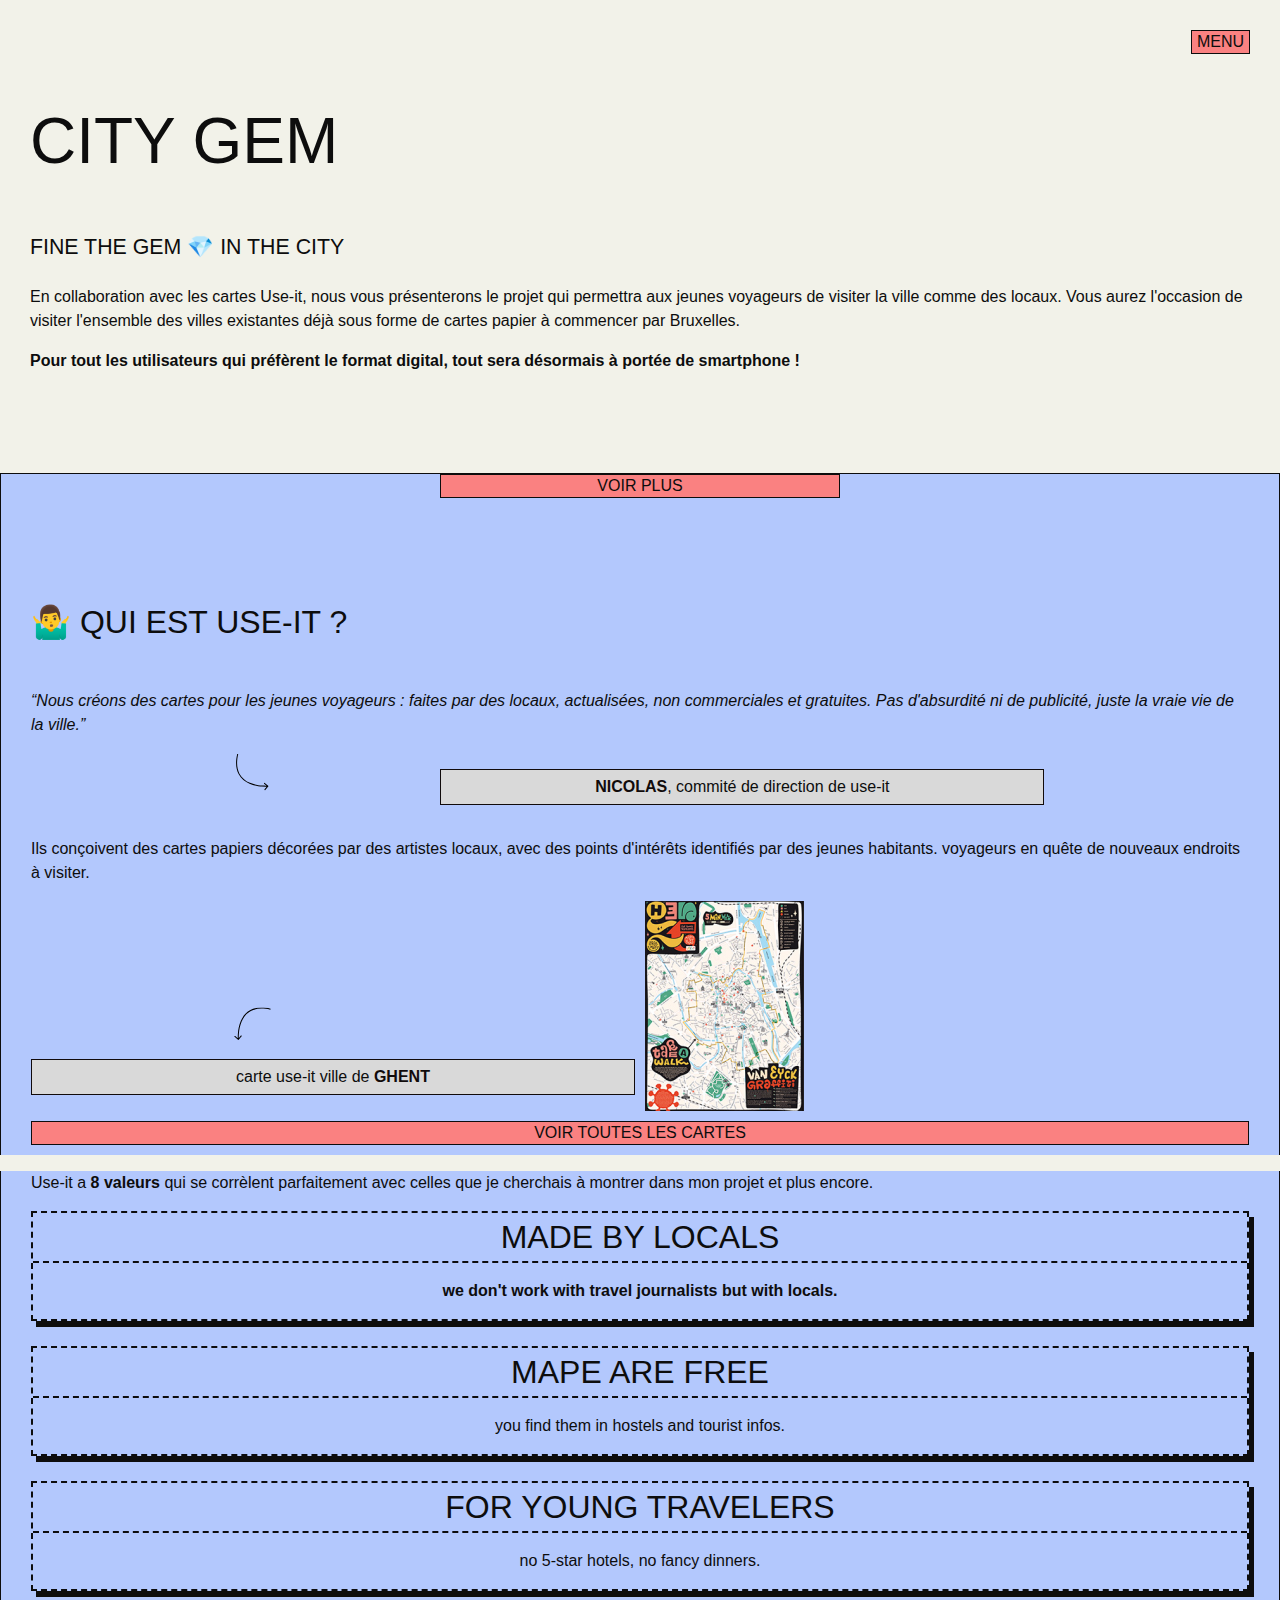
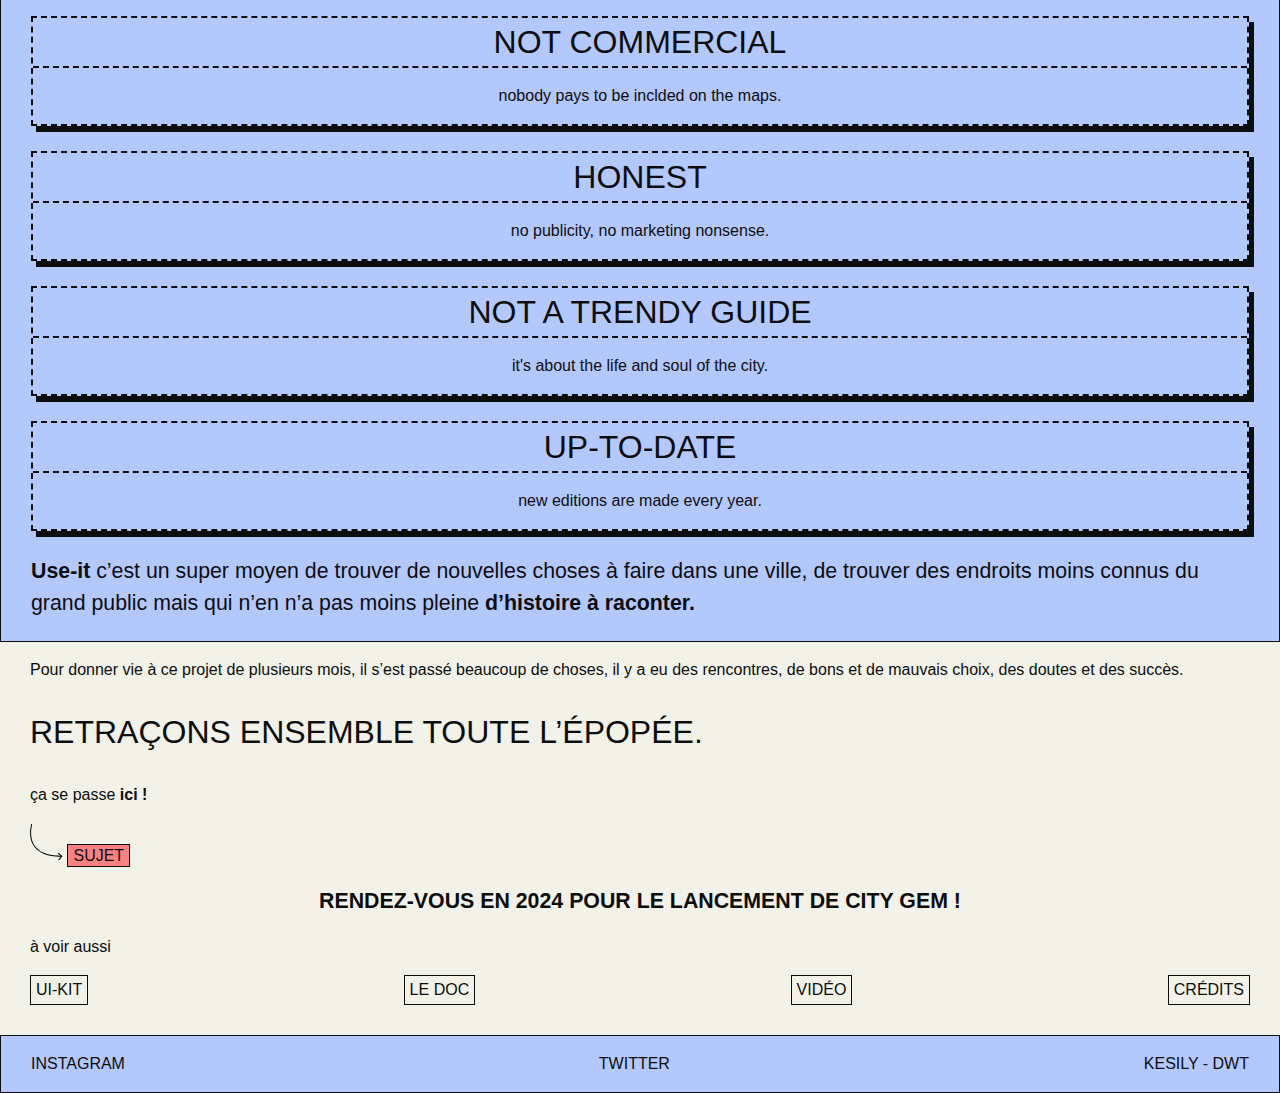
==== src/index.html @ 91d4cd21 "deuxieme comit" ====
<!DOCTYPE html>
<html>
<head>
  <title>DWMA project</title>
  <meta charset="UTF-8" />
  <meta http-equiv="X-UA-Compatible" content="IE=edge">

  <meta name="description" content="">
  <!-- Meta Partage -->
  <!-- Favicon -->
  <meta name="viewport" content="width=device-width, initial-scale=1">

  <link rel="stylesheet" href="styles/app.css">

  <script src="scripts/app.js" defer></script>
</head>
<body>
  <header>
    <button class="menu__burger">menu</button>
      <ul class="menu__list">
         <li> <svg class="cross" xmlns="http://www.w3.org/2000/svg" width="25" height="25" fill="none"><path stroke="#000" d="M0-.5h32.684" transform="matrix(.7037 .7105 -.7037 .7105 1 1)"/><path stroke="#000" d="M0-.5h32.684" transform="matrix(.7037 -.7105 .7037 .7105 1 24.222)"/></svg></li>
        <li class="menu__el">
          <a href="index.html">home</a>
        </li>
        <li class="menu__el">
          <a href="sujet.html">sujet</a>
        </li>
        <li class="menu__el">
          <a href="rencontres.html">rencontres</a>
        </li>
        <li class="menu__el">
          <a href="interet.html">interet</a>
        </li>
        <li class="menu__el">
          <a href="fonctional.html">fonctionalitées</a>
        </li>
        <li class="menu__el">
          <a href="defis.html">défis</a>
        </li>
      </ul>
  </header>    
  <main>
      <section class="section--Home">
          <h1>City Gem</h1>
          <p class="sous-titre">fine the <span class="bold">gem</span> 💎 in the <span class="bold">city</span></p>
          <p class="para--Light">En collaboration avec les cartes Use-it, nous vous présenterons le projet qui permettra aux jeunes voyageurs de visiter la ville comme des locaux. Vous aurez l'occasion de visiter l'ensemble des villes existantes déjà sous forme de cartes papier à commencer par Bruxelles. </p>
          <p class="para--medium">Pour tout les utilisateurs qui préfèrent le format digital, tout sera désormais à portée de smartphone !</p>
      </section>
      
      <section class="section--VoirPlus">
          <button class="voirPlus">voir plus</button>
          <h2>🤷‍♂️ qui est use-it ?</h2>
          <p class="citation">“Nous créons des cartes pour les jeunes voyageurs : faites par des locaux, actualisées, non commerciales et gratuites. Pas d'absurdité ni de publicité, juste la vraie vie de la ville.”</p>
          <svg xmlns="http://www.w3.org/2000/svg" width="33" height="38" fill="none"><path fill="#000" d="M32.17 32.801a.5.5 0 0 1 .056.705l-2.925 3.42a.5.5 0 1 1-.76-.65l2.6-3.04-3.04-2.6a.5.5 0 1 1 .65-.76l3.42 2.925ZM2.19 1.111C.197 9.822 1.082 16.1 3.46 20.632c2.381 4.535 6.294 7.392 10.494 9.187 4.202 1.795 8.665 2.514 12.09 2.781 1.71.134 3.154.155 4.17.142a33.744 33.744 0 0 0 1.569-.056l.019-.002a.05.05 0 0 1 .004 0l.04.498.038.499h-.008l-.023.002-.085.006-.325.018c-.283.013-.696.028-1.216.035a47.635 47.635 0 0 1-4.261-.145c-3.485-.272-8.066-1.005-12.405-2.859-4.343-1.855-8.468-4.845-10.986-9.641C.057 16.298-.815 9.762 1.215.888l.975.224Z"/></svg>
          <p class="gris"><a class="lien text--bold" href="">Nicolas</a>, commité de direction de use-it</p>
          <p>Ils conçoivent des cartes papiers décorées par des artistes locaux, avec des points d'intérêts identifiés par des jeunes habitants. voyageurs en quête de nouveaux endroits à visiter.</p>
          <img  src="assets/images/carteGhent.png" alt="carte use-it de la ville de ghent en belgique">
          <svg class="fleche" xmlns="http://www.w3.org/2000/svg" width="33" height="38" fill="none"><path fill="#000" d="M32.17 32.801a.5.5 0 0 1 .056.705l-2.925 3.42a.5.5 0 1 1-.76-.65l2.6-3.04-3.04-2.6a.5.5 0 1 1 .65-.76l3.42 2.925ZM2.19 1.111C.197 9.822 1.082 16.1 3.46 20.632c2.381 4.535 6.294 7.392 10.494 9.187 4.202 1.795 8.665 2.514 12.09 2.781 1.71.134 3.154.155 4.17.142a33.744 33.744 0 0 0 1.569-.056l.019-.002a.05.05 0 0 1 .004 0l.04.498.038.499h-.008l-.023.002-.085.006-.325.018c-.283.013-.696.028-1.216.035a47.635 47.635 0 0 1-4.261-.145c-3.485-.272-8.066-1.005-12.405-2.859-4.343-1.855-8.468-4.845-10.986-9.641C.057 16.298-.815 9.762 1.215.888l.975.224Z"/></svg>
          <p class="gris">carte use-it ville de  <a class="lien text--bold" href="">ghent</a></p>
          <button>voir toutes les cartes</button>
      </section>

      <section class="section--Valeur">
          <p class="para--Light">Use-it a <span class="text--bold">8 valeurs</span> qui se corrèlent parfaitement avec celles que je cherchais à montrer dans mon projet et plus encore.</p>
          <div class="valeurs">
              <p class="valTitre">made by locals</p>
              <p class="text--bold">we don't work with travel journalists but with locals.</p>
          </div>
          <div class="valeurs">
              <p class="valTitre">mape are free</p>
              <p>you find them in hostels and tourist infos.</p>
          </div>
          <div class="valeurs">
              <p class="valTitre">for young travelers</p>
              <p>no 5-star hotels, no fancy dinners.</p>
          </div>
          <div class="valeurs">
              <p class="valTitre">not commercial</p>
              <p>nobody pays to be inclded on the maps.</p>
          </div>
          <div class="valeurs">
              <p class="valTitre">honest</p>
              <p>no publicity, no marketing nonsense.</p>
          </div>
          <div class="valeurs">
              <p class="valTitre">not a trendy guide</p>
              <p>it's about the life and soul of the city.</p>
          </div>
          <div class="valeurs">
              <p class="valTitre">up-to-date</p>
              <p>new editions are made every year.</p>
          </div>

      <p class="para--light para--high"><span class="text--bold">Use-it</span> c’est un super moyen de trouver de nouvelles choses à faire dans une ville, de trouver des endroits moins connus du grand public mais qui n’en n’a pas moins pleine <span class="text--bold">d’histoire à raconter.</span></p>
      </section>

      <section class="section--Navfin">
          <p>Pour donner vie à ce projet de plusieurs mois, il s’est passé beaucoup de choses, il y a eu des rencontres, de bons et de mauvais choix, des doutes et des succès.</p>
          <H2>retraçons ensemble toute l’épopée.</H2>
          <p>ça se passe <span class="text--bold">ici !</span></p>
          <svg xmlns="http://www.w3.org/2000/svg" width="33" height="38" fill="none"><path fill="#000" d="M32.17 32.801a.5.5 0 0 1 .056.705l-2.925 3.42a.5.5 0 1 1-.76-.65l2.6-3.04-3.04-2.6a.5.5 0 1 1 .65-.76l3.42 2.925ZM2.19 1.111C.197 9.822 1.082 16.1 3.46 20.632c2.381 4.535 6.294 7.392 10.494 9.187 4.202 1.795 8.665 2.514 12.09 2.781 1.71.134 3.154.155 4.17.142a33.744 33.744 0 0 0 1.569-.056l.019-.002a.05.05 0 0 1 .004 0l.04.498.038.499h-.008l-.023.002-.085.006-.325.018c-.283.013-.696.028-1.216.035a47.635 47.635 0 0 1-4.261-.145c-3.485-.272-8.066-1.005-12.405-2.859-4.343-1.855-8.468-4.845-10.986-9.641C.057 16.298-.815 9.762 1.215.888l.975.224Z"/></svg>
          <a class="next" href="sujet.html">sujet</a>
          <h2 class="text--bold text--center para--high">Rendez-vous en 2024 pour le lancement de City Gem !</h2>

          <p>à voir aussi</p>
         <ul class="nav__second">
         <li class="seconde--el"> <a href="ui-kit.html">ui-kit</a></li>
         <li class="seconde--el"><a href="https://docs.google.com/document/d/1ExF9j8q8ITRXWrFVu-lrYjmEqlDSK6nH87Bomwcq0no/edit?usp=sharing">Le doc</a></li>
         <li class="seconde--el"><a href="">vidéo</a></li>
         <li class="seconde--el"> <a href="credits.html">crédits</a></li>
        </ul>
           </section>
  </main>
  <footer>
      <ul class="containerFooter__menu">
        <li class="reseaux"><a href="https://www.instagram.com/kesily_dwt/">Instagram</a></li>
        <li class="reseaux"><a href="https://twitter.com/KesilyHW"> Twitter </a></li>
        <li class="reseaux"><a href="https://dwt.heaj.be/">kesily - dwt</a></li>
      </ul>
  </footer>
</body>
</html>
---- src/styles/app.css ----
body {
  font-family: "articule-cf", sans-serif;
  font-size: 16px;
  line-height: 1.5;
  color: #0D0D0D;
  background: #F2F2E9;
  width: 100%;
  margin: 0;
}
body button {
  background-color: #FA8181;
  border: solid 1px #0D0D0D;
  color: #0D0D0D;
  text-transform: uppercase;
  padding: 2px 5px 2px 5px;
  font-size: 12pt;
  font-weight: 300;
}
body .nav__second {
  display: flex;
  flex-direction: row;
  text-align: center;
  margin: 0;
  padding: 0;
  justify-content: space-between;
}
body .nav__second .seconde--el {
  background: #F2F2E9;
  font-size: 12pt;
  border: solid 1px #0D0D0D;
  padding: 2px 5px 2px 5px;
}
body ul {
  list-style: none;
}
body .next {
  background-color: #FA8181;
  border: solid 1px #0D0D0D;
  color: #0D0D0D;
  text-transform: uppercase;
  padding: 2px 5px 2px 5px;
  font-size: 12pt;
  font-weight: 300;
}
body a {
  text-decoration: none;
  color: #0D0D0D;
  text-transform: uppercase;
  font-size: 1rem;
}
body h1 {
  font-size: 4rem;
  text-transform: uppercase;
  font-weight: 300;
  font-style: normal;
}
body h2 {
  font-size: 24pt;
  text-transform: uppercase;
  font-weight: 300;
}
body .menu__list {
  padding: 0;
  border: solid 1px #0D0D0D;
  text-align: center;
  width: 280px;
  background-color: #F2F2E9;
}
body .menu__list .cross {
  margin-top: 22px;
  margin-left: 70%;
}
body .menu__list .menu__el {
  padding: 15px 0;
}
body .citation {
  font-family: articulat-cf, sans-serif;
  font-weight: 300;
  font-style: italic;
}
body .sous-titre {
  font-size: 16pt;
  text-transform: uppercase;
}
body .text--bold {
  font-weight: 700;
}
body .para--high {
  font-size: 16pt;
}
body .text--center {
  text-align: center;
}
body .lien {
  text-decoration: none;
  color: #110B0B;
  position: relative;
  height: 100%;
  width: 100%;
}
body .lien::before {
  content: "";
  text-decoration: none;
  position: absolute;
  left: 0;
  bottom: 0;
  height: 50%;
  width: 100%;
  background: #FA8181;
  z-index: -2;
  transition: 0.2s all;
}
body .lien:hover::before {
  width: 100%;
  height: 100%;
}
body .para--Light {
  font-weight: 300;
}
body .para--medium {
  font-weight: 600;
}
body .gris {
  background-color: #D9D9D9;
  border: #110B0B solid 1px;
  padding: 5px;
  text-align: center;
}
body .section--VoirPlus {
  background-color: #B3C8FD;
  border: #0D0D0D 1px solid;
  border-bottom: none;
  margin: 0;
}
body .fleche {
  rotate: 90deg;
}
body .section--Valeur {
  background-color: #B3C8FD;
  border: #0D0D0D 1px solid;
  border-top: none;
  margin: 0;
}
body .section--Valeur .valeurs {
  border: dashed 1px #0D0D0D;
  background-color: #B3C8FD;
  border-width: 2px;
  margin: 0 0px 25px 0px;
  text-align: center;
  box-shadow: 5px 6px 0px 0px #0D0D0D;
}
body .section--Valeur .valeurs .valTitre {
  font-size: 24pt;
  text-transform: uppercase;
  border-bottom: dashed 1px #0D0D0D;
  border-width: 2px;
  margin: 0;
}
body footer {
  background-color: #B3C8FD;
  border: #0D0D0D 1px solid;
}

header {
  height: 50px;
}
header .menu__burger {
  position: fixed;
  right: 30px;
  top: 30px;
}
header .menu__list {
  position: fixed;
  right: -300px;
  top: 80px;
  opacity: 0;
  transition: all 0.5s cubic-bezier(0.85, 0, 0.15, 1);
  z-index: 9;
}
header .menu--open {
  opacity: 1;
  right: 30px;
}

.section--Home {
  margin-left: 30px;
  margin-right: 30px;
  margin-bottom: 100px;
}

.section--VoirPlus {
  display: grid;
  grid-template-columns: repeat(6, 1fr);
  padding-left: 30px;
  padding-right: 30px;
  -moz-column-gap: 10px;
       column-gap: 10px;
}

.section--VoirPlus *:nth-child(1) {
  grid-column: 3/span 2;
}

.section--VoirPlus *:nth-child(2) {
  grid-column: 1/span 6;
  margin-top: 100px;
}

.section--VoirPlus *:nth-child(3) {
  grid-column: 1/span 6;
}

.section--VoirPlus *:nth-child(4) {
  grid-column: 2;
}

.section--VoirPlus *:nth-child(5) {
  grid-column: 3/span 3;
}

.section--VoirPlus *:nth-child(6) {
  grid-column: 1/span 6;
}

.section--VoirPlus *:nth-child(7) {
  grid-column: 4/span 3;
  grid-row: span 3;
}

.section--VoirPlus *:nth-child(8) {
  grid-column: 2;
}

.section--VoirPlus *:nth-child(9) {
  grid-column: 1/span 3;
}

.section--VoirPlus *:nth-child(10) {
  grid-column: 1/span 6;
  margin: 10px 0;
}

.section--Valeur {
  padding: 0 30px;
}

.section--Navfin {
  padding-left: 30px;
  padding-right: 30px;
  margin-bottom: 30px;
}

footer {
  margin: 0;
}
footer .containerFooter__menu {
  display: flex;
  flex-direction: row;
  justify-content: space-between;
  padding: 0 30px;
}/*# sourceMappingURL=app.css.map */
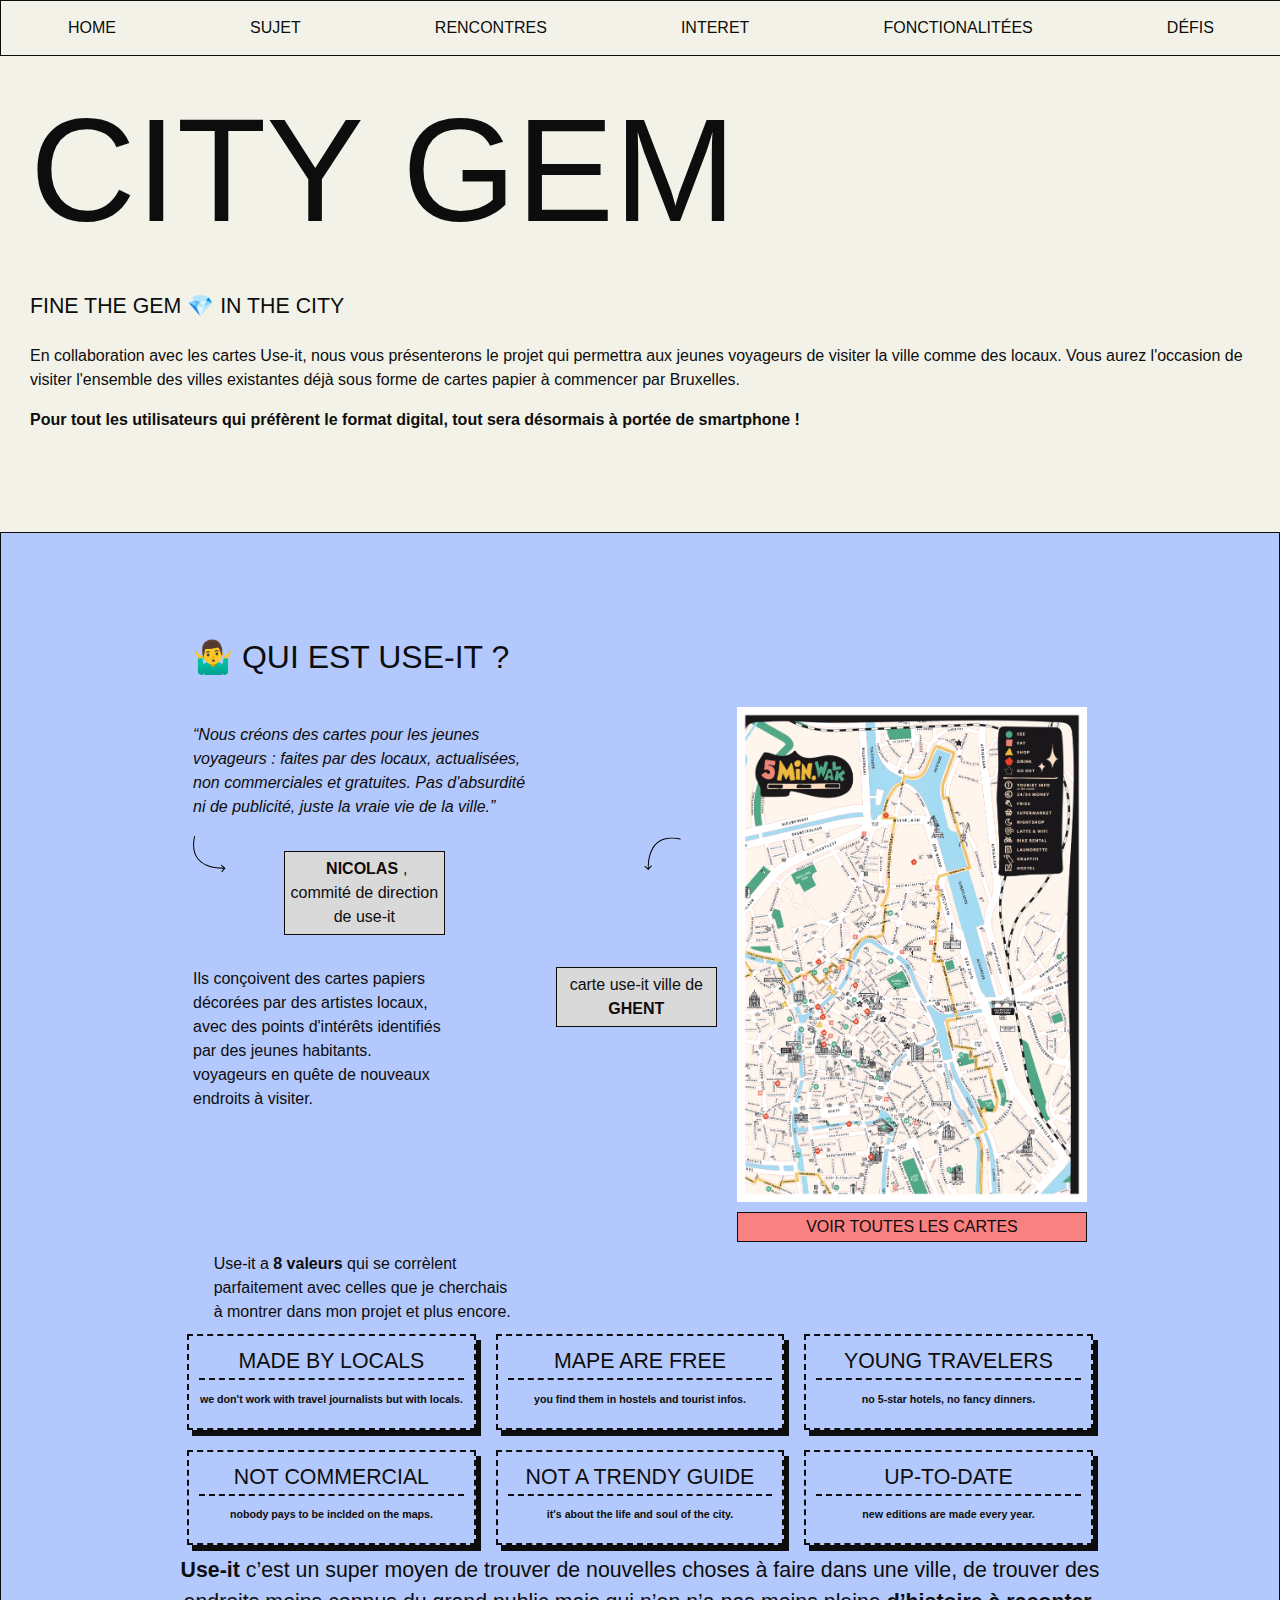
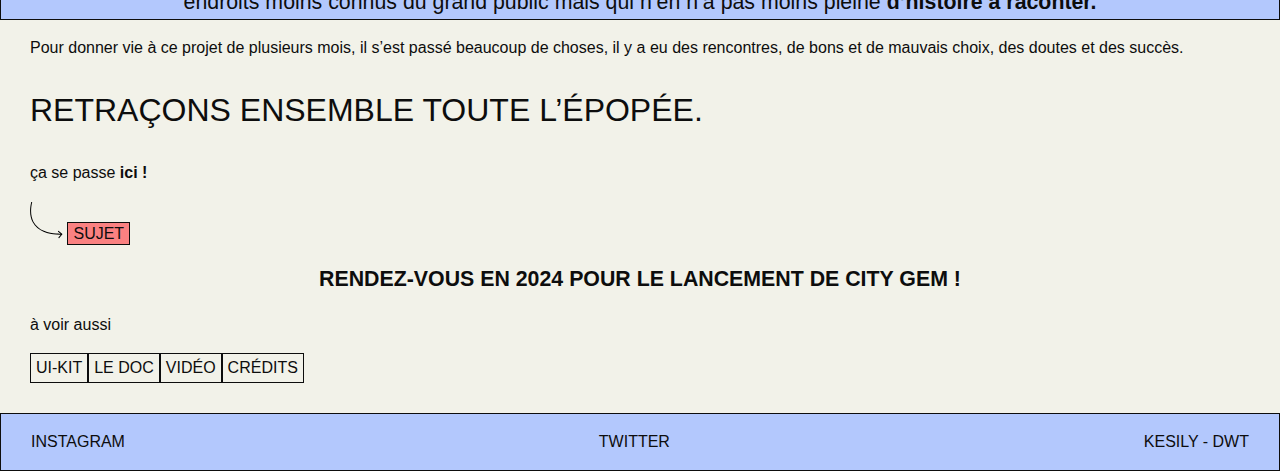
==== commit 580feb0d: "new commit" ====
--- a/src/index.html
+++ b/src/index.html
@@ -18,8 +18,7 @@
   <header>
     <button class="menu__burger">menu</button>
       <ul class="menu__list">
-         <li> <svg class="cross" xmlns="http://www.w3.org/2000/svg" width="25" height="25" fill="none"><path stroke="#000" d="M0-.5h32.684" transform="matrix(.7037 .7105 -.7037 .7105 1 1)"/><path stroke="#000" d="M0-.5h32.684" transform="matrix(.7037 -.7105 .7037 .7105 1 24.222)"/></svg></li>
-        <li class="menu__el">
+       <li class="menu__el">
           <a href="index.html">home</a>
         </li>
         <li class="menu__el">
@@ -48,48 +47,45 @@
       </section>
       
       <section class="section--VoirPlus">
-          <button class="voirPlus">voir plus</button>
           <h2>🤷‍♂️ qui est use-it ?</h2>
           <p class="citation">“Nous créons des cartes pour les jeunes voyageurs : faites par des locaux, actualisées, non commerciales et gratuites. Pas d'absurdité ni de publicité, juste la vraie vie de la ville.”</p>
           <svg xmlns="http://www.w3.org/2000/svg" width="33" height="38" fill="none"><path fill="#000" d="M32.17 32.801a.5.5 0 0 1 .056.705l-2.925 3.42a.5.5 0 1 1-.76-.65l2.6-3.04-3.04-2.6a.5.5 0 1 1 .65-.76l3.42 2.925ZM2.19 1.111C.197 9.822 1.082 16.1 3.46 20.632c2.381 4.535 6.294 7.392 10.494 9.187 4.202 1.795 8.665 2.514 12.09 2.781 1.71.134 3.154.155 4.17.142a33.744 33.744 0 0 0 1.569-.056l.019-.002a.05.05 0 0 1 .004 0l.04.498.038.499h-.008l-.023.002-.085.006-.325.018c-.283.013-.696.028-1.216.035a47.635 47.635 0 0 1-4.261-.145c-3.485-.272-8.066-1.005-12.405-2.859-4.343-1.855-8.468-4.845-10.986-9.641C.057 16.298-.815 9.762 1.215.888l.975.224Z"/></svg>
           <p class="gris"><a class="lien text--bold" href="">Nicolas</a>, commité de direction de use-it</p>
           <p>Ils conçoivent des cartes papiers décorées par des artistes locaux, avec des points d'intérêts identifiés par des jeunes habitants. voyageurs en quête de nouveaux endroits à visiter.</p>
-          <img  src="assets/images/carteGhent.png" alt="carte use-it de la ville de ghent en belgique">
+          <img  src="assets/images/2021_ghent-1.png" alt="carte use-it de la ville de ghent en belgique">
           <svg class="fleche" xmlns="http://www.w3.org/2000/svg" width="33" height="38" fill="none"><path fill="#000" d="M32.17 32.801a.5.5 0 0 1 .056.705l-2.925 3.42a.5.5 0 1 1-.76-.65l2.6-3.04-3.04-2.6a.5.5 0 1 1 .65-.76l3.42 2.925ZM2.19 1.111C.197 9.822 1.082 16.1 3.46 20.632c2.381 4.535 6.294 7.392 10.494 9.187 4.202 1.795 8.665 2.514 12.09 2.781 1.71.134 3.154.155 4.17.142a33.744 33.744 0 0 0 1.569-.056l.019-.002a.05.05 0 0 1 .004 0l.04.498.038.499h-.008l-.023.002-.085.006-.325.018c-.283.013-.696.028-1.216.035a47.635 47.635 0 0 1-4.261-.145c-3.485-.272-8.066-1.005-12.405-2.859-4.343-1.855-8.468-4.845-10.986-9.641C.057 16.298-.815 9.762 1.215.888l.975.224Z"/></svg>
-          <p class="gris">carte use-it ville de  <a class="lien text--bold" href="">ghent</a></p>
-          <button>voir toutes les cartes</button>
+          <p class="gris">carte use-it ville de  <a class="lien text--bold" href="https://www.use-it.travel/_files/fileupload/cities/plans/2021_ghent.pdf">ghent</a></p>
+          <a class="next" href="https://www.use-it.travel/home">voir toutes les cartes</a>
       </section>
 
       <section class="section--Valeur">
           <p class="para--Light">Use-it a <span class="text--bold">8 valeurs</span> qui se corrèlent parfaitement avec celles que je cherchais à montrer dans mon projet et plus encore.</p>
+         
+         <div class="containerValeur">
           <div class="valeurs">
               <p class="valTitre">made by locals</p>
               <p class="text--bold">we don't work with travel journalists but with locals.</p>
           </div>
           <div class="valeurs">
               <p class="valTitre">mape are free</p>
-              <p>you find them in hostels and tourist infos.</p>
+              <p class="text--bold">you find them in hostels and tourist infos.</p>
           </div>
           <div class="valeurs">
-              <p class="valTitre">for young travelers</p>
-              <p>no 5-star hotels, no fancy dinners.</p>
+              <p class="valTitre">young travelers</p>
+              <p class="text--bold">no 5-star hotels, no fancy dinners.</p>
           </div>
           <div class="valeurs">
               <p class="valTitre">not commercial</p>
-              <p>nobody pays to be inclded on the maps.</p>
-          </div>
-          <div class="valeurs">
-              <p class="valTitre">honest</p>
-              <p>no publicity, no marketing nonsense.</p>
+              <p class="text--bold">nobody pays to be inclded on the maps.</p>
           </div>
           <div class="valeurs">
               <p class="valTitre">not a trendy guide</p>
-              <p>it's about the life and soul of the city.</p>
+              <p class="text--bold">it's about the life and soul of the city.</p>
           </div>
           <div class="valeurs">
               <p class="valTitre">up-to-date</p>
-              <p>new editions are made every year.</p>
-          </div>
+              <p class="text--bold">new editions are made every year.</p>
+          </div></div>
 
       <p class="para--light para--high"><span class="text--bold">Use-it</span> c’est un super moyen de trouver de nouvelles choses à faire dans une ville, de trouver des endroits moins connus du grand public mais qui n’en n’a pas moins pleine <span class="text--bold">d’histoire à raconter.</span></p>
       </section>
@@ -102,7 +98,7 @@
           <a class="next" href="sujet.html">sujet</a>
           <h2 class="text--bold text--center para--high">Rendez-vous en 2024 pour le lancement de City Gem !</h2>
 
-          <p>à voir aussi</p>
+          <p>à voir <span class="bold">aussi</span></p>
          <ul class="nav__second">
          <li class="seconde--el"> <a href="ui-kit.html">ui-kit</a></li>
          <li class="seconde--el"><a href="https://docs.google.com/document/d/1ExF9j8q8ITRXWrFVu-lrYjmEqlDSK6nH87Bomwcq0no/edit?usp=sharing">Le doc</a></li>
--- a/src/styles/app.css
+++ b/src/styles/app.css
@@ -41,6 +41,7 @@
   padding: 2px 5px 2px 5px;
   font-size: 12pt;
   font-weight: 300;
+  text-align: center;
 }
 body a {
   text-decoration: none;
@@ -65,10 +66,6 @@
   text-align: center;
   width: 280px;
   background-color: #F2F2E9;
-}
-body .menu__list .cross {
-  margin-top: 22px;
-  margin-left: 70%;
 }
 body .menu__list .menu__el {
   padding: 15px 0;
@@ -97,6 +94,7 @@
   position: relative;
   height: 100%;
   width: 100%;
+  padding: 0 5px;
 }
 body .lien::before {
   content: "";
@@ -116,6 +114,7 @@
 }
 body .para--Light {
   font-weight: 300;
+  margin: 0;
 }
 body .para--medium {
   font-weight: 600;
@@ -168,6 +167,7 @@
   position: fixed;
   right: 30px;
   top: 30px;
+  z-index: 9;
 }
 header .menu__list {
   position: fixed;
@@ -198,44 +198,41 @@
 }
 
 .section--VoirPlus *:nth-child(1) {
-  grid-column: 3/span 2;
+  grid-column: 1/span 6;
+  margin-top: 100px;
 }
 
 .section--VoirPlus *:nth-child(2) {
   grid-column: 1/span 6;
-  margin-top: 100px;
 }
 
 .section--VoirPlus *:nth-child(3) {
+  grid-column: 2;
+}
+
+.section--VoirPlus *:nth-child(4) {
+  grid-column: 3/span 3;
+}
+
+.section--VoirPlus *:nth-child(5) {
   grid-column: 1/span 6;
 }
 
-.section--VoirPlus *:nth-child(4) {
-  grid-column: 2;
-}
-
-.section--VoirPlus *:nth-child(5) {
-  grid-column: 3/span 3;
-}
-
 .section--VoirPlus *:nth-child(6) {
-  grid-column: 1/span 6;
-}
-
-.section--VoirPlus *:nth-child(7) {
   grid-column: 4/span 3;
   grid-row: span 3;
+  width: 200px;
+}
+
+.section--VoirPlus *:nth-child(7) {
+  grid-column: 2;
 }
 
 .section--VoirPlus *:nth-child(8) {
-  grid-column: 2;
+  grid-column: 1/span 3;
 }
 
 .section--VoirPlus *:nth-child(9) {
-  grid-column: 1/span 3;
-}
-
-.section--VoirPlus *:nth-child(10) {
   grid-column: 1/span 6;
   margin: 10px 0;
 }
@@ -258,4 +255,105 @@
   flex-direction: row;
   justify-content: space-between;
   padding: 0 30px;
+}
+
+@media only screen and (min-width: 1025px) and (max-width: 1440px) {
+  body header .menu__burger {
+    display: none;
+  }
+  body header .menu__list {
+    position: fixed;
+    left: 0px;
+    right: 0px;
+    top: 0px;
+    margin: 0;
+    opacity: 1;
+    border: solid 1px #0D0D0D;
+    display: flex;
+    flex-direction: row;
+    justify-content: space-around;
+    width: 100%;
+    transition: none;
+  }
+  body header .menu__el {
+    padding: 0;
+  }
+  body .section--Home h1 {
+    font-size: 110pt;
+    line-height: 0.3;
+  }
+  body .section--VoirPlus {
+    display: grid;
+    grid-template-columns: repeat(8, 1fr);
+    padding-left: 15%;
+    padding-right: 15%;
+    -moz-column-gap: 20px;
+         column-gap: 20px;
+  }
+  body .section--VoirPlus *:nth-child(1) {
+    grid-column: 1/span 6;
+    margin-top: 100px;
+  }
+  body .section--VoirPlus *:nth-child(2) {
+    grid-column: 1/span 4;
+  }
+  body .section--VoirPlus *:nth-child(3) {
+    grid-column: 1;
+  }
+  body .section--VoirPlus *:nth-child(4) {
+    grid-column: 2/span 2;
+  }
+  body .section--VoirPlus *:nth-child(5) {
+    grid-column: 1/span 3;
+    grid-row: span 2;
+  }
+  body .section--VoirPlus *:nth-child(6) {
+    grid-column: 7/span 3;
+    grid-row: 2/span 5;
+    width: 350px;
+  }
+  body .section--VoirPlus *:nth-child(7) {
+    grid-column: 6;
+    grid-row: 3;
+  }
+  body .section--VoirPlus *:nth-child(8) {
+    grid-column: 5/span 2;
+  }
+  body .section--VoirPlus *:nth-child(9) {
+    grid-column: 7/span 3;
+    margin: 10px 0;
+  }
+  body .section--Valeur {
+    margin: 0;
+  }
+  body .section--Valeur .para--Light {
+    max-width: 300px;
+    margin: 0 0 0 15%;
+  }
+  body .section--Valeur .containerValeur {
+    display: flex;
+    flex-wrap: wrap;
+    margin: 0 12%;
+  }
+  body .section--Valeur .containerValeur .valeurs {
+    flex-basis: calc(33.33% - 20px);
+    margin: 10px;
+    box-sizing: border-box;
+    padding: 10px;
+    text-align: center;
+  }
+  body .section--Valeur .containerValeur .valeurs .valTitre {
+    font-size: 16pt;
+  }
+  body .section--Valeur .containerValeur .valeurs .text--bold {
+    font-size: 8pt;
+  }
+  body .section--Valeur .para--high {
+    text-align: center;
+    margin: 0 12%;
+  }
+  body .nav__second {
+    justify-content: flex-start;
+    padding-right: 30px;
+  }
 }/*# sourceMappingURL=app.css.map */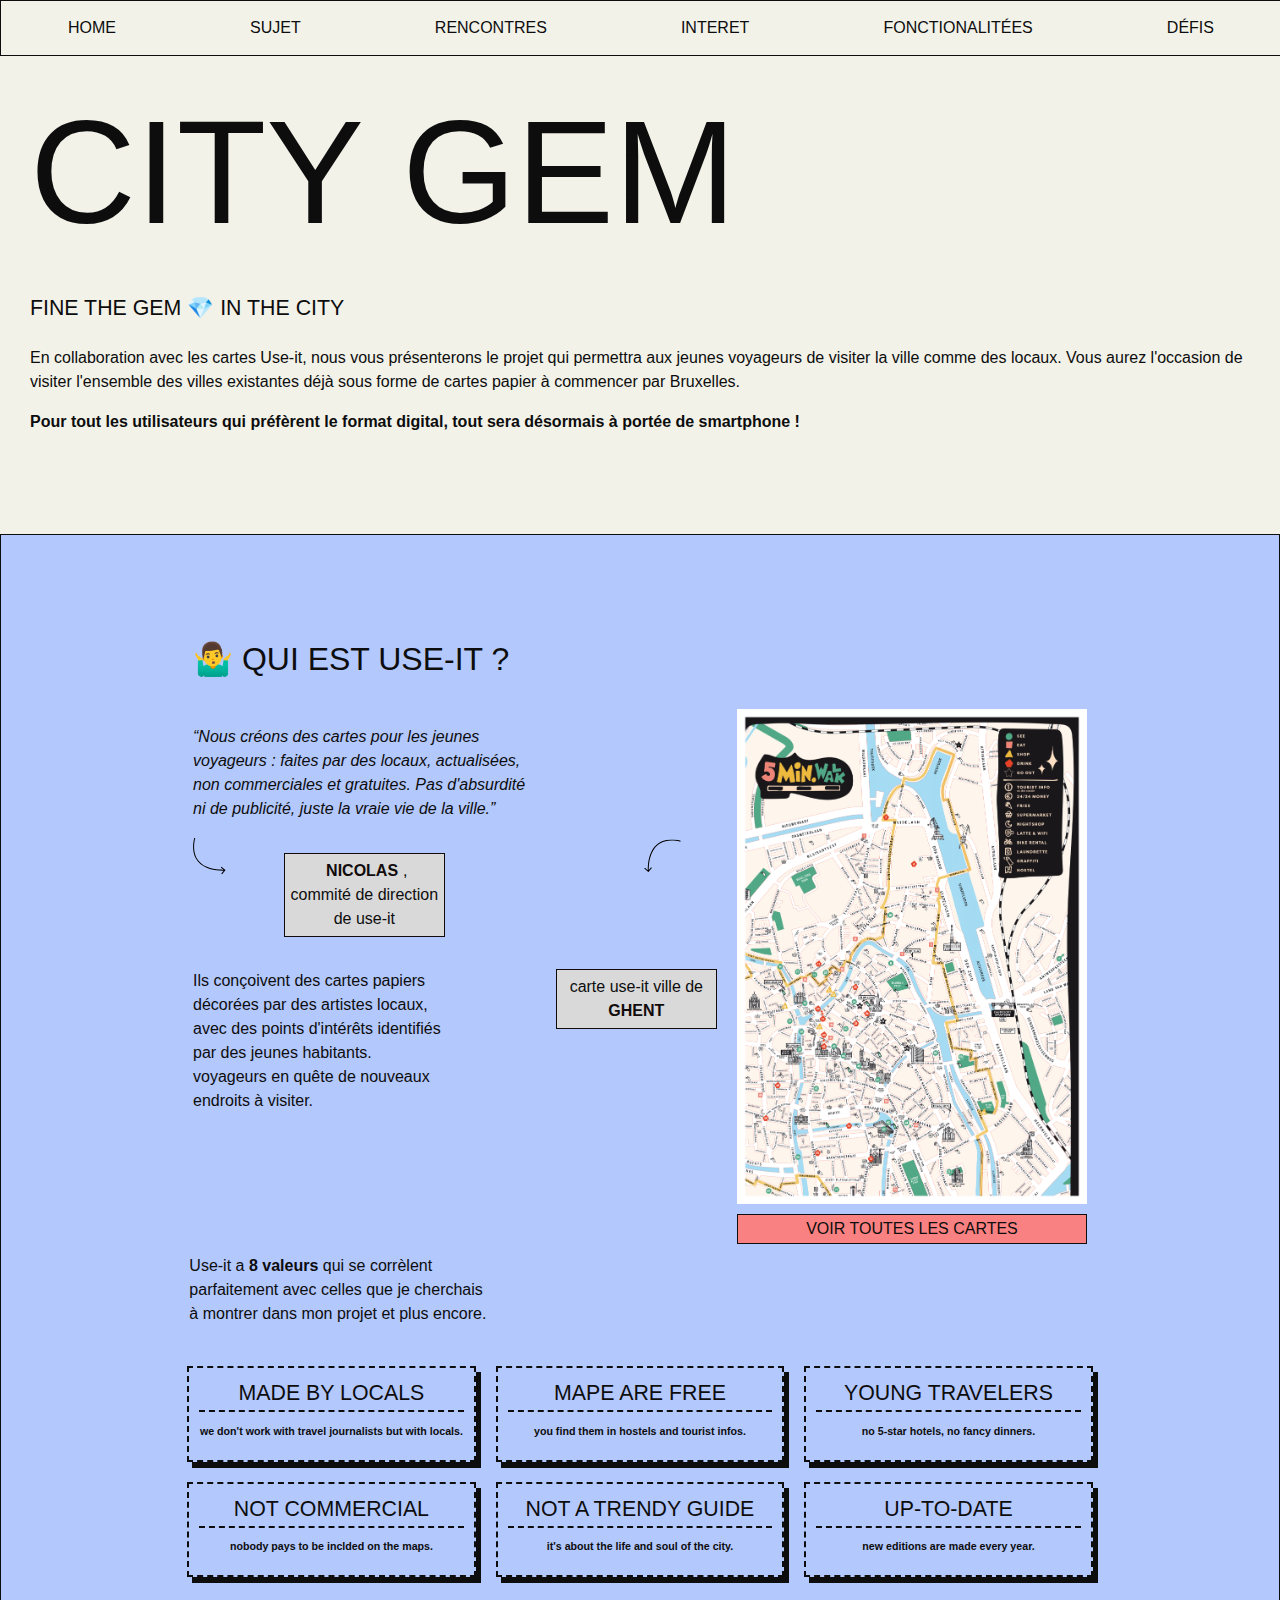
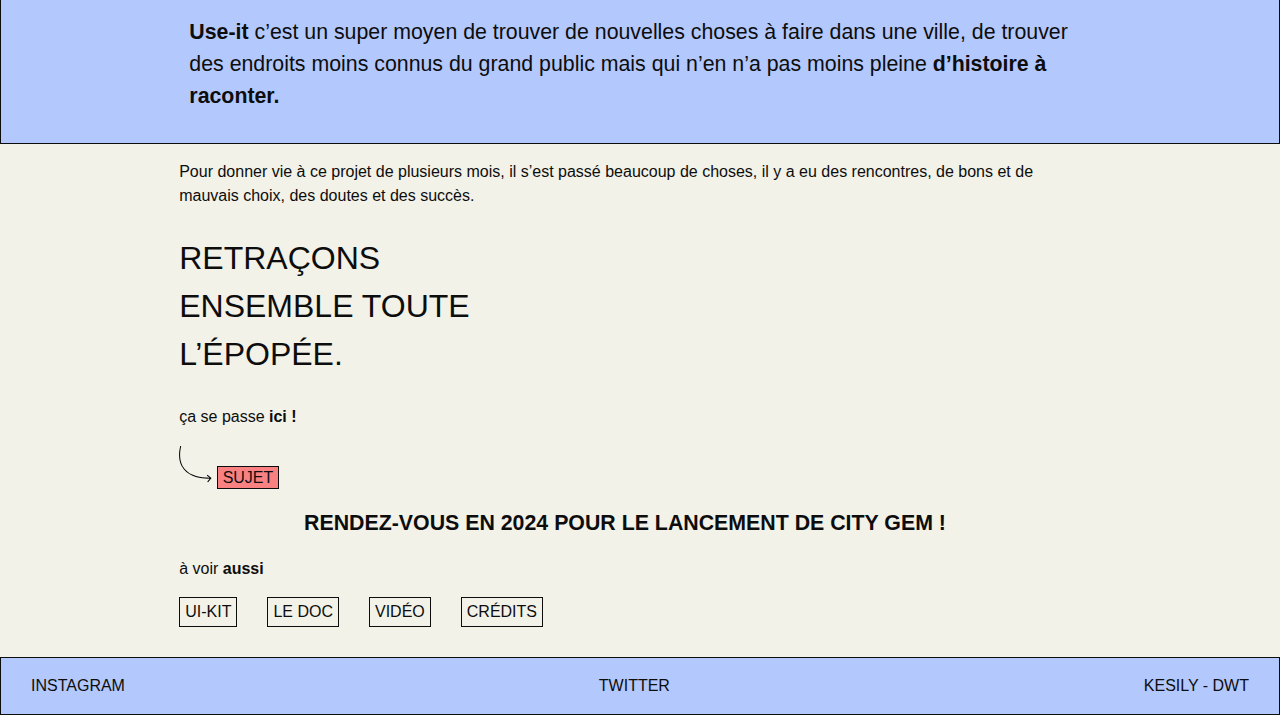
==== commit 76c04a2b: "fourt commit" ====
--- a/src/index.html
+++ b/src/index.html
@@ -92,13 +92,12 @@
 
       <section class="section--Navfin">
           <p>Pour donner vie à ce projet de plusieurs mois, il s’est passé beaucoup de choses, il y a eu des rencontres, de bons et de mauvais choix, des doutes et des succès.</p>
-          <H2>retraçons ensemble toute l’épopée.</H2>
+          <H2 class="epopee">retraçons ensemble toute l’épopée.</H2>
           <p>ça se passe <span class="text--bold">ici !</span></p>
           <svg xmlns="http://www.w3.org/2000/svg" width="33" height="38" fill="none"><path fill="#000" d="M32.17 32.801a.5.5 0 0 1 .056.705l-2.925 3.42a.5.5 0 1 1-.76-.65l2.6-3.04-3.04-2.6a.5.5 0 1 1 .65-.76l3.42 2.925ZM2.19 1.111C.197 9.822 1.082 16.1 3.46 20.632c2.381 4.535 6.294 7.392 10.494 9.187 4.202 1.795 8.665 2.514 12.09 2.781 1.71.134 3.154.155 4.17.142a33.744 33.744 0 0 0 1.569-.056l.019-.002a.05.05 0 0 1 .004 0l.04.498.038.499h-.008l-.023.002-.085.006-.325.018c-.283.013-.696.028-1.216.035a47.635 47.635 0 0 1-4.261-.145c-3.485-.272-8.066-1.005-12.405-2.859-4.343-1.855-8.468-4.845-10.986-9.641C.057 16.298-.815 9.762 1.215.888l.975.224Z"/></svg>
           <a class="next" href="sujet.html">sujet</a>
           <h2 class="text--bold text--center para--high">Rendez-vous en 2024 pour le lancement de City Gem !</h2>
-
-          <p>à voir <span class="bold">aussi</span></p>
+          <p>à voir <span class="text--bold">aussi</span></p>
          <ul class="nav__second">
          <li class="seconde--el"> <a href="ui-kit.html">ui-kit</a></li>
          <li class="seconde--el"><a href="https://docs.google.com/document/d/1ExF9j8q8ITRXWrFVu-lrYjmEqlDSK6nH87Bomwcq0no/edit?usp=sharing">Le doc</a></li>
--- a/src/styles/app.css
+++ b/src/styles/app.css
@@ -226,6 +226,7 @@
 
 .section--VoirPlus *:nth-child(7) {
   grid-column: 2;
+  grid-row: 5;
 }
 
 .section--VoirPlus *:nth-child(8) {
@@ -239,6 +240,9 @@
 
 .section--Valeur {
   padding: 0 30px;
+}
+.section--Valeur .para--Light {
+  margin-bottom: 30px;
 }
 
 .section--Navfin {
@@ -258,6 +262,9 @@
 }
 
 @media only screen and (min-width: 1025px) and (max-width: 1440px) {
+  body header {
+    border: solid 1px #0D0D0D;
+  }
   body header .menu__burger {
     display: none;
   }
@@ -268,7 +275,6 @@
     top: 0px;
     margin: 0;
     opacity: 1;
-    border: solid 1px #0D0D0D;
     display: flex;
     flex-direction: row;
     justify-content: space-around;
@@ -328,7 +334,7 @@
   }
   body .section--Valeur .para--Light {
     max-width: 300px;
-    margin: 0 0 0 15%;
+    margin: 0 0 30px 13%;
   }
   body .section--Valeur .containerValeur {
     display: flex;
@@ -349,11 +355,21 @@
     font-size: 8pt;
   }
   body .section--Valeur .para--high {
-    text-align: center;
-    margin: 0 12%;
+    margin: 30px 13% 30px 13%;
   }
   body .nav__second {
     justify-content: flex-start;
-    padding-right: 30px;
+  }
+  body .nav__second .seconde--el {
+    margin-right: 30px;
+  }
+  body .section--Navfin {
+    padding-left: 0;
+    margin-left: 14%;
+    margin-right: 14%;
+    margin-bottom: 30px;
+  }
+  body .section--Navfin .epopee {
+    max-width: 300px;
   }
 }/*# sourceMappingURL=app.css.map */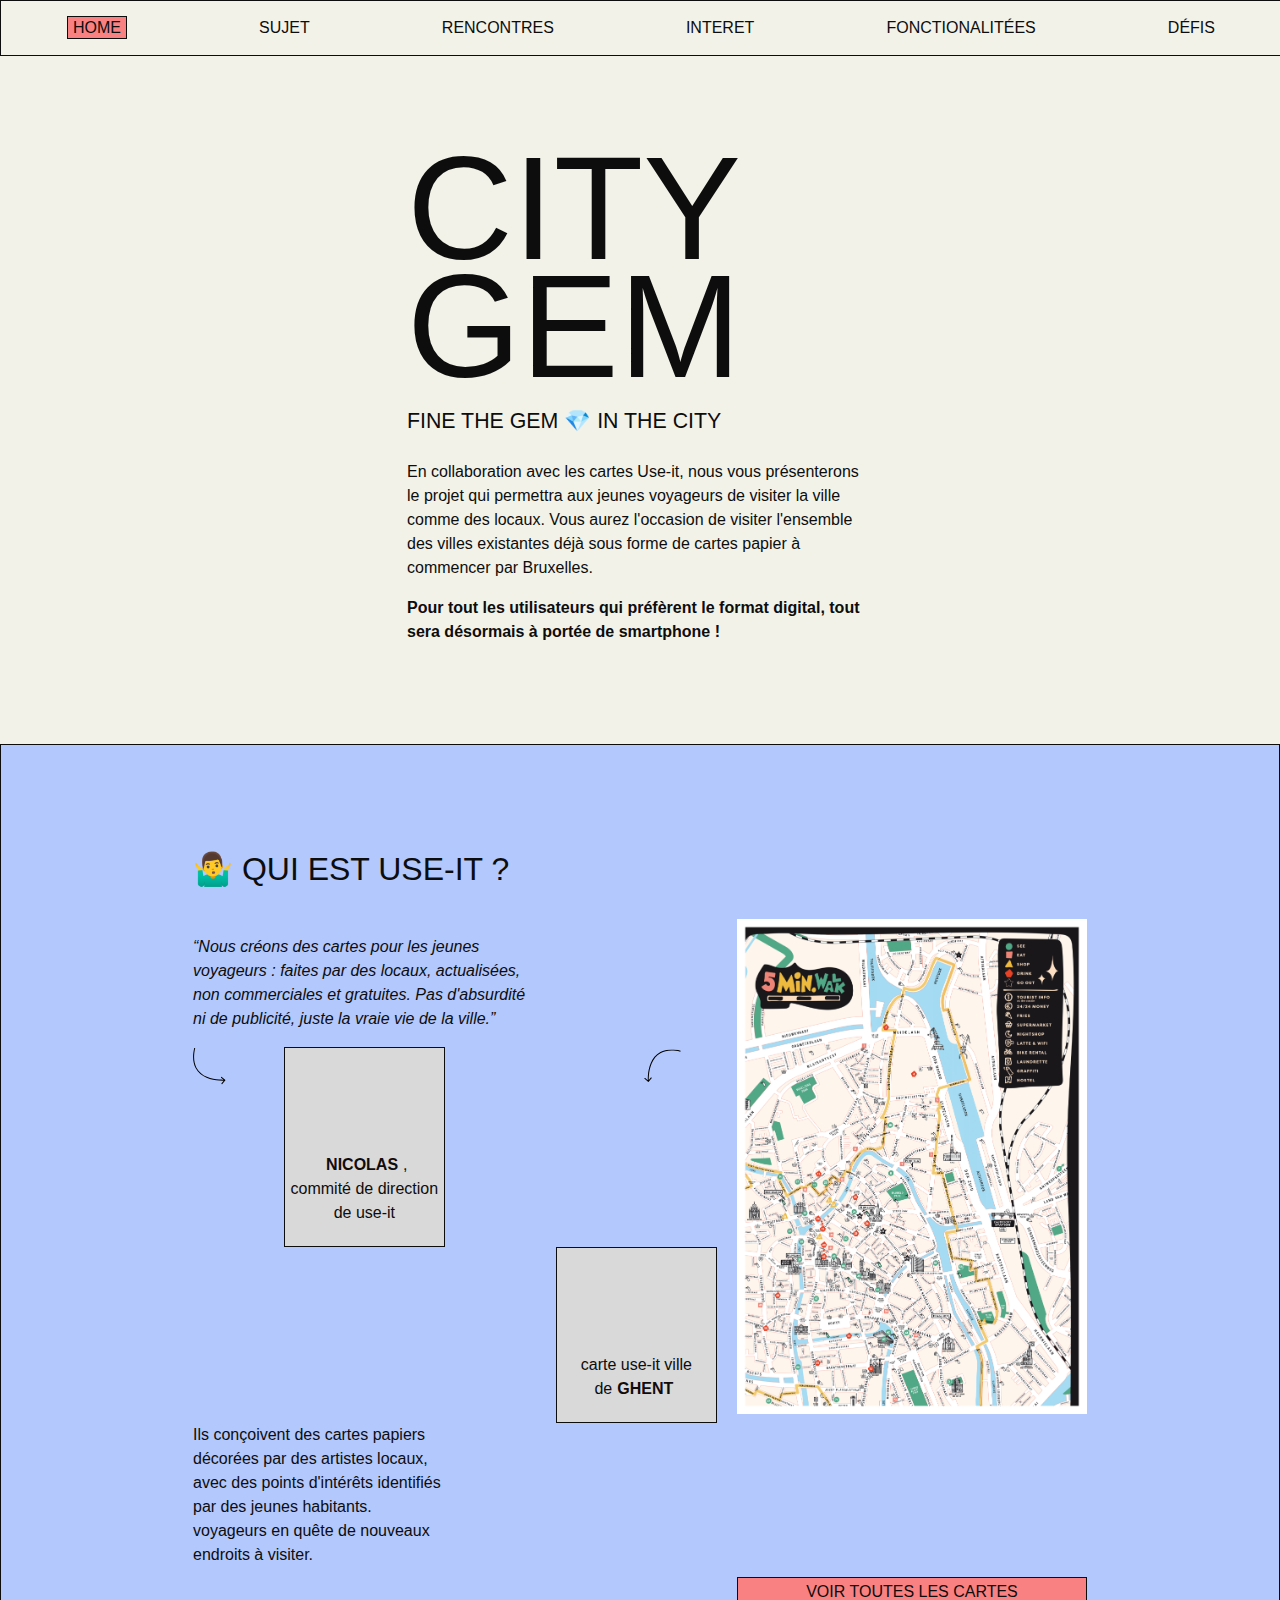
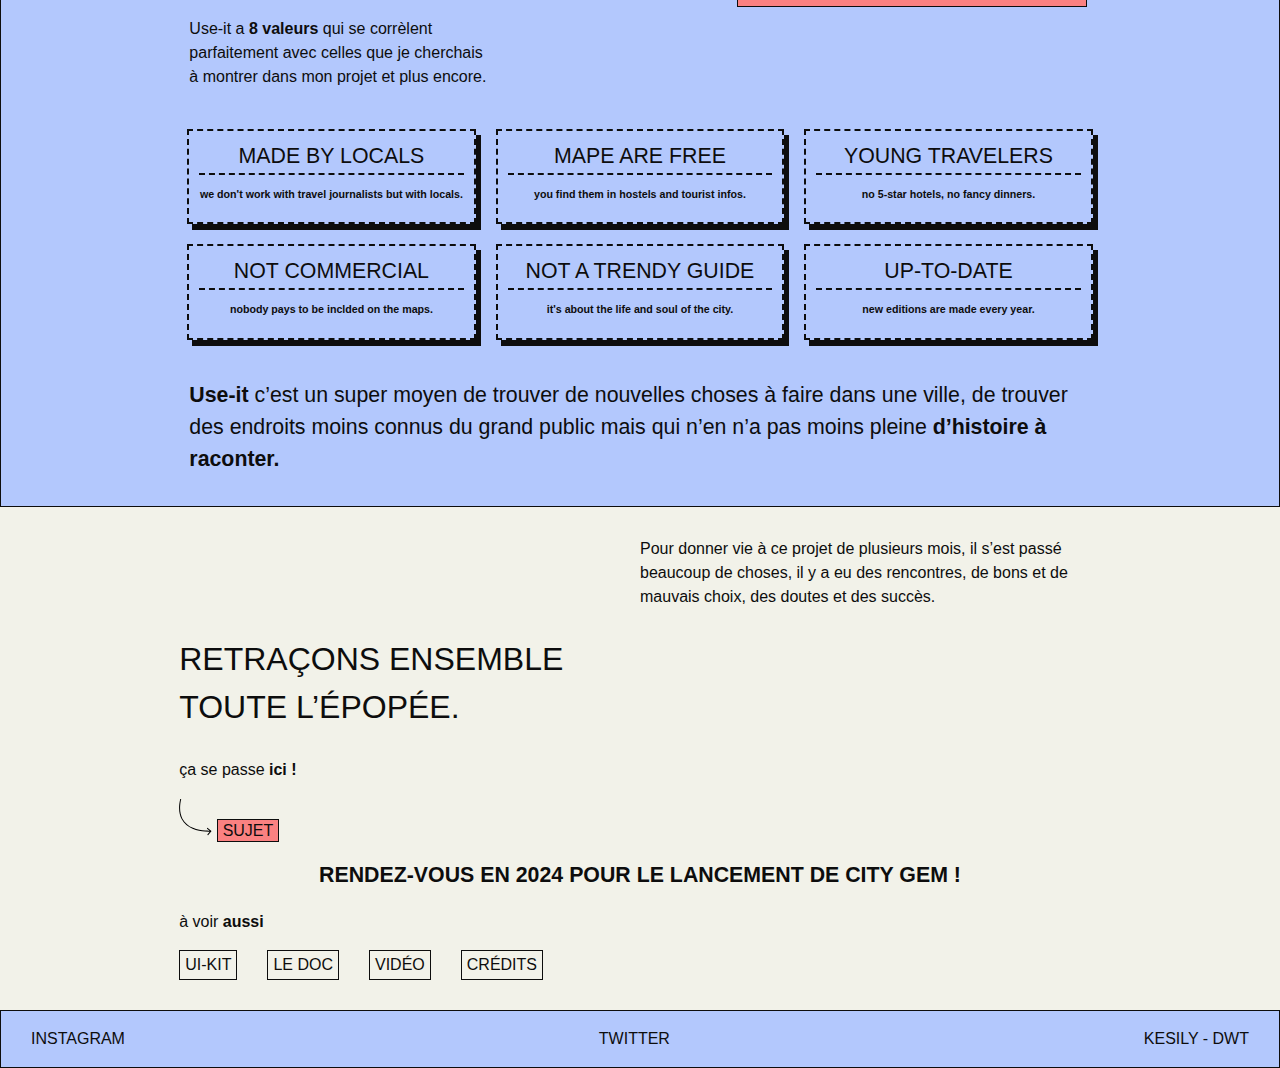
==== commit 36ae5165: "debug" ====
--- a/src/index.html
+++ b/src/index.html
@@ -1,13 +1,11 @@
 <!DOCTYPE html>
 <html>
 <head>
-  <title>DWMA project</title>
+  <title>Ci</title>
   <meta charset="UTF-8" />
   <meta http-equiv="X-UA-Compatible" content="IE=edge">
 
   <meta name="description" content="">
-  <!-- Meta Partage -->
-  <!-- Favicon -->
   <meta name="viewport" content="width=device-width, initial-scale=1">
 
   <link rel="stylesheet" href="styles/app.css">
@@ -19,7 +17,7 @@
     <button class="menu__burger">menu</button>
       <ul class="menu__list">
        <li class="menu__el">
-          <a href="index.html">home</a>
+          <a class="next" href="index.html">home</a>
         </li>
         <li class="menu__el">
           <a href="sujet.html">sujet</a>
@@ -39,7 +37,7 @@
       </ul>
   </header>    
   <main>
-      <section class="section--Home">
+      <section class="section section--Home">
           <h1>City Gem</h1>
           <p class="sous-titre">fine the <span class="bold">gem</span> 💎 in the <span class="bold">city</span></p>
           <p class="para--Light">En collaboration avec les cartes Use-it, nous vous présenterons le projet qui permettra aux jeunes voyageurs de visiter la ville comme des locaux. Vous aurez l'occasion de visiter l'ensemble des villes existantes déjà sous forme de cartes papier à commencer par Bruxelles. </p>
@@ -50,11 +48,11 @@
           <h2>🤷‍♂️ qui est use-it ?</h2>
           <p class="citation">“Nous créons des cartes pour les jeunes voyageurs : faites par des locaux, actualisées, non commerciales et gratuites. Pas d'absurdité ni de publicité, juste la vraie vie de la ville.”</p>
           <svg xmlns="http://www.w3.org/2000/svg" width="33" height="38" fill="none"><path fill="#000" d="M32.17 32.801a.5.5 0 0 1 .056.705l-2.925 3.42a.5.5 0 1 1-.76-.65l2.6-3.04-3.04-2.6a.5.5 0 1 1 .65-.76l3.42 2.925ZM2.19 1.111C.197 9.822 1.082 16.1 3.46 20.632c2.381 4.535 6.294 7.392 10.494 9.187 4.202 1.795 8.665 2.514 12.09 2.781 1.71.134 3.154.155 4.17.142a33.744 33.744 0 0 0 1.569-.056l.019-.002a.05.05 0 0 1 .004 0l.04.498.038.499h-.008l-.023.002-.085.006-.325.018c-.283.013-.696.028-1.216.035a47.635 47.635 0 0 1-4.261-.145c-3.485-.272-8.066-1.005-12.405-2.859-4.343-1.855-8.468-4.845-10.986-9.641C.057 16.298-.815 9.762 1.215.888l.975.224Z"/></svg>
-          <p class="gris"><a class="lien text--bold" href="">Nicolas</a>, commité de direction de use-it</p>
-          <p>Ils conçoivent des cartes papiers décorées par des artistes locaux, avec des points d'intérêts identifiés par des jeunes habitants. voyageurs en quête de nouveaux endroits à visiter.</p>
-          <img  src="assets/images/2021_ghent-1.png" alt="carte use-it de la ville de ghent en belgique">
+          <div class="gris"><p><a class="lien text--bold" href="">Nicolas</a>, commité de direction de use-it</p></div>
+          <p class="para--Light">Ils conçoivent des cartes papiers décorées par des artistes locaux, avec des points d'intérêts identifiés par des jeunes habitants. voyageurs en quête de nouveaux endroits à visiter.</p>
+          <img  src="assets/images/cartes.png" alt="carte use-it de la ville de ghent en belgique">
           <svg class="fleche" xmlns="http://www.w3.org/2000/svg" width="33" height="38" fill="none"><path fill="#000" d="M32.17 32.801a.5.5 0 0 1 .056.705l-2.925 3.42a.5.5 0 1 1-.76-.65l2.6-3.04-3.04-2.6a.5.5 0 1 1 .65-.76l3.42 2.925ZM2.19 1.111C.197 9.822 1.082 16.1 3.46 20.632c2.381 4.535 6.294 7.392 10.494 9.187 4.202 1.795 8.665 2.514 12.09 2.781 1.71.134 3.154.155 4.17.142a33.744 33.744 0 0 0 1.569-.056l.019-.002a.05.05 0 0 1 .004 0l.04.498.038.499h-.008l-.023.002-.085.006-.325.018c-.283.013-.696.028-1.216.035a47.635 47.635 0 0 1-4.261-.145c-3.485-.272-8.066-1.005-12.405-2.859-4.343-1.855-8.468-4.845-10.986-9.641C.057 16.298-.815 9.762 1.215.888l.975.224Z"/></svg>
-          <p class="gris">carte use-it ville de  <a class="lien text--bold" href="https://www.use-it.travel/_files/fileupload/cities/plans/2021_ghent.pdf">ghent</a></p>
+          <div class="gris"><p>carte use-it ville de<a class="lien text--bold" href="https://www.use-it.travel/_files/fileupload/cities/plans/2021_ghent.pdf">ghent</a></p></div>
           <a class="next" href="https://www.use-it.travel/home">voir toutes les cartes</a>
       </section>
 
@@ -91,7 +89,7 @@
       </section>
 
       <section class="section--Navfin">
-          <p>Pour donner vie à ce projet de plusieurs mois, il s’est passé beaucoup de choses, il y a eu des rencontres, de bons et de mauvais choix, des doutes et des succès.</p>
+          <p class="para--Light">Pour donner vie à ce projet de plusieurs mois, il s’est passé beaucoup de choses, il y a eu des rencontres, de bons et de mauvais choix, des doutes et des succès.</p>
           <H2 class="epopee">retraçons ensemble toute l’épopée.</H2>
           <p>ça se passe <span class="text--bold">ici !</span></p>
           <svg xmlns="http://www.w3.org/2000/svg" width="33" height="38" fill="none"><path fill="#000" d="M32.17 32.801a.5.5 0 0 1 .056.705l-2.925 3.42a.5.5 0 1 1-.76-.65l2.6-3.04-3.04-2.6a.5.5 0 1 1 .65-.76l3.42 2.925ZM2.19 1.111C.197 9.822 1.082 16.1 3.46 20.632c2.381 4.535 6.294 7.392 10.494 9.187 4.202 1.795 8.665 2.514 12.09 2.781 1.71.134 3.154.155 4.17.142a33.744 33.744 0 0 0 1.569-.056l.019-.002a.05.05 0 0 1 .004 0l.04.498.038.499h-.008l-.023.002-.085.006-.325.018c-.283.013-.696.028-1.216.035a47.635 47.635 0 0 1-4.261-.145c-3.485-.272-8.066-1.005-12.405-2.859-4.343-1.855-8.468-4.845-10.986-9.641C.057 16.298-.815 9.762 1.215.888l.975.224Z"/></svg>
@@ -99,12 +97,12 @@
           <h2 class="text--bold text--center para--high">Rendez-vous en 2024 pour le lancement de City Gem !</h2>
           <p>à voir <span class="text--bold">aussi</span></p>
          <ul class="nav__second">
-         <li class="seconde--el"> <a href="ui-kit.html">ui-kit</a></li>
+         <li class="seconde--el"> <a  href="ui-kit.html">ui-kit</a></li>
          <li class="seconde--el"><a href="https://docs.google.com/document/d/1ExF9j8q8ITRXWrFVu-lrYjmEqlDSK6nH87Bomwcq0no/edit?usp=sharing">Le doc</a></li>
          <li class="seconde--el"><a href="">vidéo</a></li>
          <li class="seconde--el"> <a href="credits.html">crédits</a></li>
         </ul>
-           </section>
+      </section>
   </main>
   <footer>
       <ul class="containerFooter__menu">
--- a/src/styles/app.css
+++ b/src/styles/app.css
@@ -12,7 +12,7 @@
   border: solid 1px #0D0D0D;
   color: #0D0D0D;
   text-transform: uppercase;
-  padding: 2px 5px 2px 5px;
+  padding: 2px 3px 2px 3px;
   font-size: 12pt;
   font-weight: 300;
 }
@@ -29,6 +29,12 @@
   font-size: 12pt;
   border: solid 1px #0D0D0D;
   padding: 2px 5px 2px 5px;
+  transition: all 0.2s cubic-bezier(0.85, 0, 0.15, 1);
+}
+body .nav__second .seconde--el:hover {
+  box-shadow: 5px 6px 0px 0px #0D0D0D;
+  transform: translateX(-5px) translateY(-6px);
+  cursor: pointer;
 }
 body ul {
   list-style: none;
@@ -42,6 +48,12 @@
   font-size: 12pt;
   font-weight: 300;
   text-align: center;
+  transition: all 0.2s cubic-bezier(0.85, 0, 0.15, 1);
+}
+body .next:hover {
+  box-shadow: 5px 6px 0px 0px #0D0D0D;
+  transform: translateX(-5px) translateY(-6px);
+  cursor: pointer;
 }
 body a {
   text-decoration: none;
@@ -59,6 +71,9 @@
   font-size: 24pt;
   text-transform: uppercase;
   font-weight: 300;
+}
+body h3 {
+  font-size: 24pt;
 }
 body .menu__list {
   padding: 0;
@@ -121,9 +136,16 @@
 }
 body .gris {
   background-color: #D9D9D9;
-  border: #110B0B solid 1px;
+  border: #0D0D0D solid 1px;
   padding: 5px;
   text-align: center;
+  display: flex;
+  justify-content: center;
+  align-self: center;
+}
+body .section {
+  margin-left: 30px;
+  margin-right: 30px;
 }
 body .section--VoirPlus {
   background-color: #B3C8FD;
@@ -147,8 +169,117 @@
   margin: 0 0px 25px 0px;
   text-align: center;
   box-shadow: 5px 6px 0px 0px #0D0D0D;
+  transition: all 0.2s cubic-bezier(0.85, 0, 0.15, 1);
+}
+body .section--Valeur .valeurs:hover {
+  box-shadow: 0px 0px 0px 0px #0D0D0D;
+  transform: translateX(5px) translateY(6px);
 }
 body .section--Valeur .valeurs .valTitre {
+  font-size: 24pt;
+  text-transform: uppercase;
+  border-bottom: dashed 1px #0D0D0D;
+  border-width: 2px;
+  margin: 0;
+}
+body .ui-kit {
+  margin-left: 30px;
+}
+body .ui-kit .couleur__container {
+  display: flex;
+  flex-direction: row;
+}
+body .ui-kit .couleur__container .couleur--el {
+  display: flex;
+  height: 100px;
+  width: 100px;
+  border: #0D0D0D 1px solid;
+  margin-right: 30px;
+  justify-content: center;
+  align-items: center;
+  line-height: 0;
+}
+body .ui-kit .couleur__container div:nth-child(1) {
+  background: #B3C8FD;
+}
+body .ui-kit .couleur__container div:nth-child(1) p {
+  opacity: 0;
+  transition: all 0.2s cubic-bezier(0.85, 0, 0.15, 1);
+}
+body .ui-kit .couleur__container div:nth-child(1):hover p {
+  opacity: 1;
+}
+body .ui-kit .couleur__container :nth-child(2) {
+  background: #FA8181;
+}
+body .ui-kit .couleur__container :nth-child(2) p {
+  opacity: 0;
+  transition: all 0.2s cubic-bezier(0.85, 0, 0.15, 1);
+}
+body .ui-kit .couleur__container div:nth-child(2):hover p {
+  opacity: 1;
+}
+body .ui-kit .couleur__container *:nth-child(3) {
+  background: #0D0D0D;
+}
+body .ui-kit .couleur__container *:nth-child(3) p {
+  opacity: 0;
+  color: #F2F2E9;
+  transition: all 0.2s cubic-bezier(0.85, 0, 0.15, 1);
+}
+body .ui-kit .couleur__container div:nth-child(3):hover p {
+  opacity: 1;
+}
+body .ui-kit .couleur__container *:nth-child(4) {
+  background: #F2F2E9;
+}
+body .ui-kit .couleur__container *:nth-child(4) p {
+  opacity: 0;
+  transition: all 0.2s cubic-bezier(0.85, 0, 0.15, 1);
+}
+body .ui-kit .couleur__container div:nth-child(4):hover p {
+  opacity: 1;
+}
+body .ui-kit .couleur__container *:nth-child(5) {
+  background: #D9D9D9;
+}
+body .ui-kit .couleur__container *:nth-child(5) p {
+  opacity: 0;
+  transition: all 0.2s cubic-bezier(0.85, 0, 0.15, 1);
+}
+body .ui-kit .couleur__container div:nth-child(5):hover p {
+  opacity: 1;
+}
+body .ui-kit .section--suivant {
+  padding-right: 30px;
+}
+body .ui-kit .section--suivant .seconde--el {
+  background-color: #F2F2E9;
+  border: solid 1px #0D0D0D;
+  color: #0D0D0D;
+  font-size: 24pt;
+  margin-left: 25px;
+  padding: 2px 5px 2px 5px;
+}
+body .ui-kit .section--suivant .lien {
+  font-size: 24pt;
+  margin-left: 25px;
+}
+body .ui-kit .valeurs {
+  border: dashed 1px #0D0D0D;
+  background-color: #B3C8FD;
+  border-width: 2px;
+  margin: 0 0px 25px 0px;
+  width: 200px;
+  text-align: center;
+  box-shadow: 5px 6px 0px 0px #0D0D0D;
+  transition: all 0.2s cubic-bezier(0.85, 0, 0.15, 1);
+}
+body .ui-kit .valeurs:hover {
+  box-shadow: 0px 0px 0px 0px #0D0D0D;
+  transform: translateX(5px) translateY(6px);
+}
+body .ui-kit .valeurs .valTitre {
   font-size: 24pt;
   text-transform: uppercase;
   border-bottom: dashed 1px #0D0D0D;
@@ -183,9 +314,60 @@
 }
 
 .section--Home {
+  margin-bottom: 100px;
+}
+
+.section h1 {
+  margin-bottom: 0;
+}
+
+.section--rencontre {
   margin-left: 30px;
   margin-right: 30px;
-  margin-bottom: 100px;
+}
+.section--rencontre h1 {
+  font-size: 36pt;
+}
+
+.section--fonctional h1 {
+  font-size: 24pt;
+}
+
+.section--icon {
+  background-color: #B3C8FD;
+  border: #0D0D0D 1px solid;
+  margin: 0;
+}
+.section--icon .container--fonc {
+  display: flex;
+  flex-direction: row;
+  margin-bottom: 30px;
+  padding: 10px;
+}
+.section--icon .container--fonc svg {
+  min-width: 40px;
+}
+.section--icon .container--fonc p {
+  margin-left: 30px;
+}
+
+.section--suivant {
+  margin-bottom: 30px;
+}
+.section--suivant .cta {
+  margin-left: 100px;
+}
+.section--suivant .next {
+  font-size: 24pt;
+  margin-left: 25px;
+}
+
+.flexcontainer {
+  display: flex;
+  flex-direction: row;
+}
+.flexcontainer p {
+  margin-left: 30px;
 }
 
 .section--VoirPlus {
@@ -247,8 +429,11 @@
 
 .section--Navfin {
   padding-left: 30px;
-  padding-right: 30px;
   margin-bottom: 30px;
+  margin-right: 30px;
+}
+.section--Navfin .para--Light {
+  margin-top: 30px;
 }
 
 footer {
@@ -284,9 +469,13 @@
   body header .menu__el {
     padding: 0;
   }
+  body .section--Home {
+    padding-left: 15%;
+    padding-right: 15%;
+  }
   body .section--Home h1 {
     font-size: 110pt;
-    line-height: 0.3;
+    line-height: 1;
   }
   body .section--VoirPlus {
     display: grid;
@@ -311,7 +500,7 @@
   }
   body .section--VoirPlus *:nth-child(5) {
     grid-column: 1/span 3;
-    grid-row: span 2;
+    grid-row: 5/span 2;
   }
   body .section--VoirPlus *:nth-child(6) {
     grid-column: 7/span 3;
@@ -369,7 +558,496 @@
     margin-right: 14%;
     margin-bottom: 30px;
   }
+  body .section--Navfin .para--Light {
+    margin-left: 50%;
+    margin-top: 30px;
+  }
+  body .section--Navfin .epopee {
+    max-width: 450px;
+  }
+  body .section {
+    margin-left: 215px;
+    margin-right: 215px;
+  }
+  body .section h1 {
+    font-size: 110pt;
+    line-height: 0.8;
+  }
+  body .section .para--high {
+    font-size: 24pt;
+  }
+  body .section--Sujet {
+    display: grid;
+    grid-template-columns: repeat(2, 1fr);
+    grid-column-gap: 150px;
+  }
+  body .section--Sujet h1 {
+    margin-top: 30px;
+    font-size: 36pt;
+  }
+  body .section--Sujet *:nth-child(1) {
+    grid-column: 1;
+  }
+  body .section--Sujet *:nth-child(2) {
+    grid-column: 1;
+    margin-top: 30px;
+  }
+  body .section--Sujet *:nth-child(3) {
+    grid-column: 1;
+  }
+  body .section--Sujet *:nth-child(4) {
+    grid-column: 1;
+  }
+  body .section--Sujet *:nth-child(5) {
+    grid-column: 2;
+    grid-row: 3;
+  }
+  body .section--Sujet *:nth-child(6) {
+    grid-column: 2;
+    line-height: 1;
+  }
+  body .section--rencontre {
+    display: grid;
+    grid-template-columns: repeat(2, 1fr);
+    grid-column-gap: 150px;
+  }
+  body .section--rencontre *:nth-child(1) {
+    grid-column: 1;
+    margin-top: 30px;
+    font-size: 36pt;
+  }
+  body .section--rencontre *:nth-child(2) {
+    grid-column: 1;
+    margin-top: 30px;
+  }
+  body .section--rencontre *:nth-child(3) {
+    grid-column: 1;
+  }
+  body .section--rencontre *:nth-child(4) {
+    grid-column: 1;
+    grid-row: span 2;
+  }
+  body .section--rencontre *:nth-child(5) {
+    grid-column: 2;
+    grid-row: 3/span 2;
+  }
+  body .section--rencontre *:nth-child(6) {
+    grid-column: 2;
+    line-height: 1;
+  }
+  body .section--interet {
+    display: grid;
+    grid-template-columns: repeat(2, 1fr);
+    grid-column-gap: 150px;
+  }
+  body .section--interet h1 {
+    margin-top: 30px;
+    font-size: 36pt;
+  }
+  body .section--interet *:nth-child(1) {
+    grid-column: 1/span 2;
+    margin-top: 30px;
+  }
+  body .section--interet *:nth-child(2) {
+    grid-column: 1;
+    margin-top: 30px;
+  }
+  body .section--interet *:nth-child(3) {
+    grid-column: 1;
+  }
+  body .section--interet *:nth-child(4) {
+    grid-column: 2;
+  }
+  body .section--interet *:nth-child(5) {
+    grid-column: 2;
+  }
+  body .section--interet *:nth-child(6) {
+    grid-column: 1;
+    grid-row: 4/span 3;
+  }
+  body .section--interet *:nth-child(7) {
+    grid-column: 2;
+  }
+  body .section--interet *:nth-child(8) {
+    grid-column: 2;
+  }
+  body .section--fonctional {
+    display: grid;
+    grid-template-columns: repeat(2, 1fr);
+    grid-column-gap: 150px;
+  }
+  body .section--fonctional h1 {
+    margin-top: 30px;
+    font-size: 36pt;
+  }
+  body .section--fonctional *:nth-child(1) {
+    grid-column: 1/span 2;
+    margin-top: 30px;
+  }
+  body .section--fonctional *:nth-child(2) {
+    grid-column: 1;
+    margin-top: 30px;
+  }
+  body .section--fonctional *:nth-child(3) {
+    grid-column: 1;
+  }
+  body .section--fonctional *:nth-child(4) {
+    grid-column: 1/span 2;
+  }
+  body .section--fonctional *:nth-child(5) {
+    grid-column: 2;
+  }
+  body .section--icon {
+    display: grid;
+    grid-template-columns: repeat(2, 1fr);
+  }
+  body .section--icon *:nth-child(1) {
+    grid-column: 1;
+  }
+  body .section--icon *:nth-child(2) {
+    grid-column: 2;
+    grid-row: span 2;
+  }
+  body .section--icon *:nth-child(3) {
+    grid-column: 1;
+  }
+  body .section--icon *:nth-child(4) {
+    grid-column: 2;
+  }
+  body .section--icon *:nth-child(5) {
+    grid-column: 1;
+  }
+  body .section--icon *:nth-child(6) {
+    grid-column: 2;
+  }
+  body .section--defi {
+    display: grid;
+    grid-template-columns: repeat(2, 1fr);
+    grid-column-gap: 150px;
+  }
+  body .section--defi h1 {
+    margin-top: 30px;
+    font-size: 36pt;
+  }
+  body .section--defi *:nth-child(1) {
+    grid-column: 1;
+    margin-top: 30px;
+  }
+  body .section--defi *:nth-child(2) {
+    grid-column: 1;
+    margin-top: 30px;
+  }
+  body .section--defi *:nth-child(3) {
+    grid-column: 1;
+  }
+  body .section--defi *:nth-child(4) {
+    grid-column: 2;
+    margin-top: 0px;
+  }
+  body .section--defi *:nth-child(5) {
+    grid-column: 1/span 2;
+  }
+  body .section--suivant {
+    margin-right: 30px;
+  }
+  body .section--suivant .cta {
+    margin-left: 100px;
+  }
+  body .section--suivant .next {
+    font-size: 24pt;
+    margin-left: 25px;
+  }
+  body footer {
+    position: relative;
+    bottom: 0;
+  }
+}
+@media (min-width: 1441px) {
+  body {
+    overflow-x: hidden;
+  }
+  body header {
+    border: solid 1px #0D0D0D;
+  }
+  body header .menu__burger {
+    display: none;
+  }
+  body header .menu__list {
+    position: fixed;
+    left: 0px;
+    right: 0px;
+    top: 0px;
+    margin: 0;
+    opacity: 1;
+    display: flex;
+    flex-direction: row;
+    justify-content: space-around;
+    width: 100%;
+    transition: none;
+  }
+  body header .menu__el {
+    padding: 0;
+  }
+  body .section--Home {
+    padding-left: 10%;
+    padding-right: 10%;
+  }
+  body .section--Home h1 {
+    font-size: 110pt;
+    line-height: 1;
+    white-space: nowrap;
+  }
+  body .section--VoirPlus {
+    display: grid;
+    grid-template-columns: repeat(8, 1fr);
+    padding-left: 15%;
+    padding-right: 15%;
+    -moz-column-gap: 20px;
+         column-gap: 20px;
+  }
+  body .section--VoirPlus *:nth-child(1) {
+    grid-column: 1/span 6;
+    margin-top: 100px;
+  }
+  body .section--VoirPlus *:nth-child(2) {
+    grid-column: 1/span 4;
+  }
+  body .section--VoirPlus *:nth-child(3) {
+    grid-column: 1;
+  }
+  body .section--VoirPlus *:nth-child(4) {
+    grid-column: 2/span 2;
+  }
+  body .section--VoirPlus *:nth-child(5) {
+    grid-column: 1/span 3;
+    grid-row: 5/span 2;
+  }
+  body .section--VoirPlus *:nth-child(6) {
+    grid-column: 7/span 3;
+    grid-row: 2/span 5;
+    width: 350px;
+  }
+  body .section--VoirPlus *:nth-child(7) {
+    grid-column: 6;
+    grid-row: 3;
+  }
+  body .section--VoirPlus *:nth-child(8) {
+    grid-column: 5/span 2;
+  }
+  body .section--VoirPlus *:nth-child(9) {
+    grid-column: 7/span 3;
+    margin: 10px 0;
+  }
+  body .section--Valeur {
+    margin: 0;
+  }
+  body .section--Valeur .para--Light {
+    max-width: 300px;
+    margin: 0 0 30px 13%;
+  }
+  body .section--Valeur .containerValeur {
+    display: flex;
+    flex-wrap: wrap;
+    margin: 0 12%;
+  }
+  body .section--Valeur .containerValeur .valeurs {
+    flex-basis: calc(33.33% - 20px);
+    margin: 10px;
+    box-sizing: border-box;
+    padding: 10px;
+    text-align: center;
+  }
+  body .section--Valeur .containerValeur .valeurs .valTitre {
+    font-size: 16pt;
+  }
+  body .section--Valeur .containerValeur .valeurs .text--bold {
+    font-size: 8pt;
+  }
+  body .section--Valeur .para--high {
+    margin: 30px 13% 30px 13%;
+  }
+  body .nav__second {
+    justify-content: flex-start;
+  }
+  body .nav__second .seconde--el {
+    margin-right: 30px;
+  }
+  body .section--Navfin {
+    padding-left: 0;
+    margin-left: 14%;
+    margin-right: 14%;
+    margin-bottom: 30px;
+  }
   body .section--Navfin .epopee {
     max-width: 300px;
   }
+  body .section {
+    margin-left: 215px;
+    margin-right: 215px;
+  }
+  body .section h1 {
+    font-size: 110pt;
+    line-height: 0.8;
+  }
+  body .section .para--high {
+    font-size: 24pt;
+  }
+  body .section--Sujet {
+    display: grid;
+    grid-template-columns: repeat(2, 1fr);
+    grid-column-gap: 150px;
+  }
+  body .section--Sujet *:nth-child(1) {
+    grid-column: 1;
+  }
+  body .section--Sujet *:nth-child(2) {
+    grid-column: 1;
+    margin-top: 30px;
+  }
+  body .section--Sujet *:nth-child(3) {
+    grid-column: 1;
+  }
+  body .section--Sujet *:nth-child(4) {
+    grid-column: 1;
+  }
+  body .section--Sujet *:nth-child(5) {
+    grid-column: 2;
+    grid-row: 3;
+  }
+  body .section--Sujet *:nth-child(6) {
+    grid-column: 2;
+    line-height: 1;
+  }
+  body .section--rencontre {
+    display: grid;
+    grid-template-columns: repeat(2, 1fr);
+    grid-column-gap: 150px;
+  }
+  body .section--rencontre *:nth-child(1) {
+    grid-column: 1;
+    margin-top: 30px;
+    font-size: 36pt;
+  }
+  body .section--rencontre *:nth-child(2) {
+    grid-column: 1;
+    margin-top: 30px;
+  }
+  body .section--rencontre *:nth-child(3) {
+    grid-column: 1;
+  }
+  body .section--rencontre *:nth-child(4) {
+    grid-column: 1;
+    grid-row: span 2;
+  }
+  body .section--rencontre *:nth-child(5) {
+    grid-column: 2;
+    grid-row: 3/span 2;
+  }
+  body .section--rencontre *:nth-child(6) {
+    grid-column: 2;
+    line-height: 1;
+  }
+  body .section--interet {
+    display: grid;
+    grid-template-columns: repeat(2, 1fr);
+    grid-column-gap: 150px;
+  }
+  body .section--interet *:nth-child(1) {
+    grid-column: 1/span 2;
+    margin-top: 30px;
+  }
+  body .section--interet *:nth-child(2) {
+    grid-column: 1;
+    margin-top: 30px;
+  }
+  body .section--interet *:nth-child(3) {
+    grid-column: 1;
+  }
+  body .section--interet *:nth-child(4) {
+    grid-column: 2;
+  }
+  body .section--interet *:nth-child(5) {
+    grid-column: 2;
+  }
+  body .section--interet *:nth-child(6) {
+    grid-column: 1;
+    grid-row: 4/span 3;
+  }
+  body .section--interet *:nth-child(7) {
+    grid-column: 2;
+  }
+  body .section--interet *:nth-child(8) {
+    grid-column: 2;
+  }
+  body .section--fonctional {
+    display: grid;
+    grid-template-columns: repeat(2, 1fr);
+    grid-column-gap: 150px;
+  }
+  body .section--fonctional h1 {
+    font-size: 36pt;
+  }
+  body .section--fonctional *:nth-child(1) {
+    grid-column: 1/span 2;
+    margin-top: 30px;
+  }
+  body .section--fonctional *:nth-child(2) {
+    grid-column: 1;
+    margin-top: 30px;
+  }
+  body .section--fonctional *:nth-child(3) {
+    grid-column: 1;
+  }
+  body .section--fonctional *:nth-child(4) {
+    grid-column: 2;
+  }
+  body .section--fonctional *:nth-child(5) {
+    grid-column: 2;
+  }
+  body .section--fonctional *:nth-child(6) {
+    grid-column: 1;
+    grid-row: 4/span 3;
+  }
+  body .section--fonctional *:nth-child(7) {
+    grid-column: 2;
+  }
+  body .section--fonctional *:nth-child(8) {
+    grid-column: 2;
+  }
+  body .section--defi {
+    display: grid;
+    grid-template-columns: repeat(2, 1fr);
+    grid-column-gap: 150px;
+  }
+  body .section--defi *:nth-child(1) {
+    grid-column: 1;
+    margin-top: 30px;
+  }
+  body .section--defi *:nth-child(2) {
+    grid-column: 1;
+    margin-top: 30px;
+  }
+  body .section--defi *:nth-child(3) {
+    grid-column: 1;
+  }
+  body .section--defi *:nth-child(4) {
+    grid-column: 1;
+  }
+  body .section--defi *:nth-child(5) {
+    grid-column: 2;
+    grid-row: 3;
+  }
+  body .section--suivant {
+    margin-right: 30px;
+  }
+  body .section--suivant .cta {
+    margin-left: 100px;
+  }
+  body .section--suivant .next {
+    font-size: 24pt;
+    margin-left: 25px;
+  }
+  body footer {
+    width: 100%;
+  }
 }/*# sourceMappingURL=app.css.map */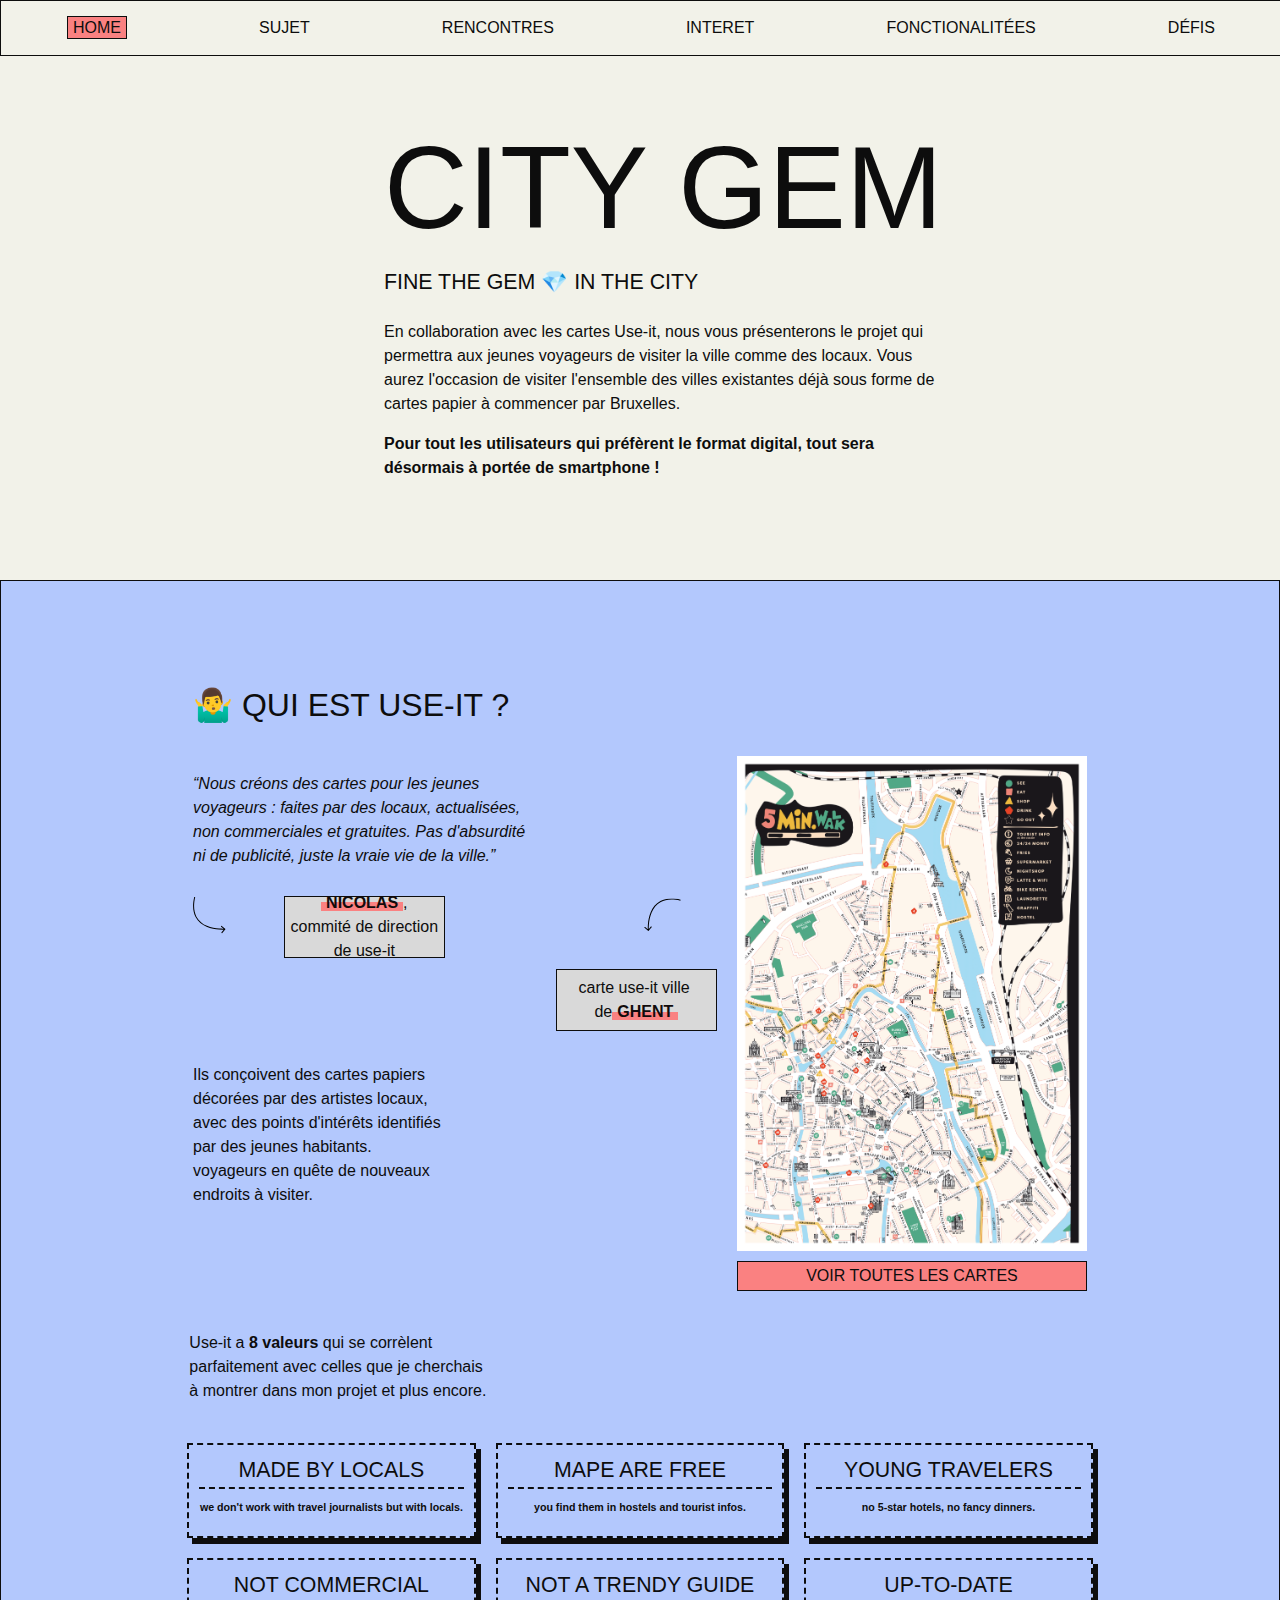
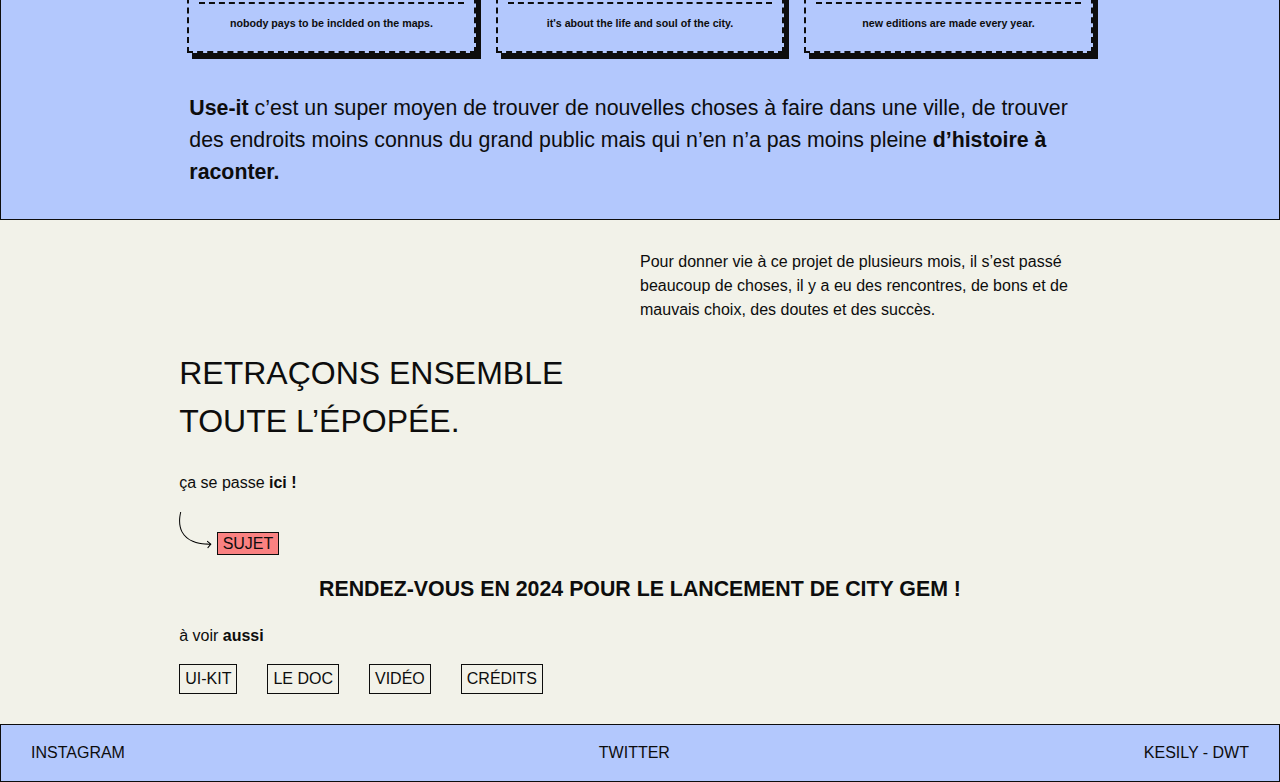
==== commit 0b1b1fd4: "commit fou" ====
--- a/src/index.html
+++ b/src/index.html
@@ -1,10 +1,17 @@
 <!DOCTYPE html>
-<html>
+<html lang="fr-BE">
 <head>
   <title>Ci</title>
+  
   <meta charset="UTF-8" />
   <meta http-equiv="X-UA-Compatible" content="IE=edge">
-
+  <link rel="apple-touch-icon" sizes="120x120" href="assets/images/fav-icon/apple-touch-icon.png">
+  <link rel="icon" type="image/png" sizes="32x32" href="assets/images/fav-icon/favicon-32x32.png">
+  <link rel="icon" type="image/png" sizes="16x16" href="assets/images/fav-icon/favicon-16x16.png">
+  <link rel="manifest" href="assets/images/fav-icon/site.webmanifest">
+  <link rel="mask-icon" href="assets/images/fav-icon/safari-pinned-tab.svg" color="#fa8181">
+  <meta name="msapplication-TileColor" content="#da532c">
+  <meta name="theme-color" content="#ffffff">
   <meta name="description" content="">
   <meta name="viewport" content="width=device-width, initial-scale=1">
 
@@ -52,7 +59,7 @@
           <p class="para--Light">Ils conçoivent des cartes papiers décorées par des artistes locaux, avec des points d'intérêts identifiés par des jeunes habitants. voyageurs en quête de nouveaux endroits à visiter.</p>
           <img  src="assets/images/cartes.png" alt="carte use-it de la ville de ghent en belgique">
           <svg class="fleche" xmlns="http://www.w3.org/2000/svg" width="33" height="38" fill="none"><path fill="#000" d="M32.17 32.801a.5.5 0 0 1 .056.705l-2.925 3.42a.5.5 0 1 1-.76-.65l2.6-3.04-3.04-2.6a.5.5 0 1 1 .65-.76l3.42 2.925ZM2.19 1.111C.197 9.822 1.082 16.1 3.46 20.632c2.381 4.535 6.294 7.392 10.494 9.187 4.202 1.795 8.665 2.514 12.09 2.781 1.71.134 3.154.155 4.17.142a33.744 33.744 0 0 0 1.569-.056l.019-.002a.05.05 0 0 1 .004 0l.04.498.038.499h-.008l-.023.002-.085.006-.325.018c-.283.013-.696.028-1.216.035a47.635 47.635 0 0 1-4.261-.145c-3.485-.272-8.066-1.005-12.405-2.859-4.343-1.855-8.468-4.845-10.986-9.641C.057 16.298-.815 9.762 1.215.888l.975.224Z"/></svg>
-          <div class="gris"><p>carte use-it ville de<a class="lien text--bold" href="https://www.use-it.travel/_files/fileupload/cities/plans/2021_ghent.pdf">ghent</a></p></div>
+          <div class="gris"><p>carte use-it ville <br>de<a class="lien text--bold" href="https://www.use-it.travel/_files/fileupload/cities/plans/2021_ghent.pdf">ghent</a></p></div>
           <a class="next" href="https://www.use-it.travel/home">voir toutes les cartes</a>
       </section>
 
--- a/src/styles/app.css
+++ b/src/styles/app.css
@@ -120,7 +120,7 @@
   height: 50%;
   width: 100%;
   background: #FA8181;
-  z-index: -2;
+  z-index: -1;
   transition: 0.2s all;
 }
 body .lien:hover::before {
@@ -140,8 +140,12 @@
   padding: 5px;
   text-align: center;
   display: flex;
+  height: 50px;
   justify-content: center;
-  align-self: center;
+  align-items: center;
+  margin: 0;
+  z-index: 0;
+  white-space: pre-wrap;
 }
 body .section {
   margin-left: 30px;
@@ -378,10 +382,12 @@
   -moz-column-gap: 10px;
        column-gap: 10px;
 }
-
-.section--VoirPlus *:nth-child(1) {
+.section--VoirPlus h2 {
+  margin-top: 100px;
+}
+
+.section--VoirPlus :nth-child(1) {
   grid-column: 1/span 6;
-  margin-top: 100px;
 }
 
 .section--VoirPlus *:nth-child(2) {
@@ -398,6 +404,7 @@
 
 .section--VoirPlus *:nth-child(5) {
   grid-column: 1/span 6;
+  margin: 20px 0;
 }
 
 .section--VoirPlus *:nth-child(6) {
@@ -408,7 +415,7 @@
 
 .section--VoirPlus *:nth-child(7) {
   grid-column: 2;
-  grid-row: 5;
+  grid-row: 6;
 }
 
 .section--VoirPlus *:nth-child(8) {
@@ -425,6 +432,7 @@
 }
 .section--Valeur .para--Light {
   margin-bottom: 30px;
+  padding-top: 30px;
 }
 
 .section--Navfin {
@@ -446,6 +454,56 @@
   padding: 0 30px;
 }
 
+@media only screen and (min-width: 560px) and (max-width: 1024px) {
+  body .section--Home {
+    padding-left: 1%;
+    padding-right: 1%;
+    min-width: 560px;
+  }
+  body .section--Home h1 {
+    font-size: 87pt;
+    line-height: 1;
+  }
+  body .section--VoirPlus {
+    display: grid;
+    grid-template-columns: repeat(6, 1fr);
+    padding-left: 30px;
+    padding-right: 30px;
+    -moz-column-gap: 10px;
+         column-gap: 10px;
+  }
+  body .section--VoirPlus :nth-child(1) {
+    grid-column: 1/span 3;
+    margin-top: 0px;
+  }
+  body .section--VoirPlus *:nth-child(2) {
+    grid-column: 1/span 3;
+  }
+  body .section--VoirPlus *:nth-child(3) {
+    grid-column: 1;
+  }
+  body .section--VoirPlus *:nth-child(4) {
+    grid-column: 2/span 2;
+  }
+  body .section--VoirPlus *:nth-child(5) {
+    grid-column: 1/span 6;
+  }
+  body .section--VoirPlus *:nth-child(6) {
+    grid-column: 4/span 3;
+    grid-row: 3/span 3;
+  }
+  body .section--VoirPlus *:nth-child(7) {
+    grid-column: 2;
+    grid-row: 5;
+  }
+  body .section--VoirPlus *:nth-child(8) {
+    grid-column: 1/span 3;
+  }
+  body .section--VoirPlus *:nth-child(9) {
+    grid-column: 4/span 3;
+    margin: 10px 0;
+  }
+}
 @media only screen and (min-width: 1025px) and (max-width: 1440px) {
   body header {
     border: solid 1px #0D0D0D;
@@ -472,9 +530,10 @@
   body .section--Home {
     padding-left: 15%;
     padding-right: 15%;
+    min-width: 560px;
   }
   body .section--Home h1 {
-    font-size: 110pt;
+    font-size: 87pt;
     line-height: 1;
   }
   body .section--VoirPlus {
@@ -487,7 +546,6 @@
   }
   body .section--VoirPlus *:nth-child(1) {
     grid-column: 1/span 6;
-    margin-top: 100px;
   }
   body .section--VoirPlus *:nth-child(2) {
     grid-column: 1/span 4;
@@ -566,12 +624,8 @@
     max-width: 450px;
   }
   body .section {
-    margin-left: 215px;
-    margin-right: 215px;
-  }
-  body .section h1 {
-    font-size: 110pt;
-    line-height: 0.8;
+    margin-left: 15%;
+    margin-right: 15%;
   }
   body .section .para--high {
     font-size: 24pt;
@@ -594,16 +648,18 @@
   }
   body .section--Sujet *:nth-child(3) {
     grid-column: 1;
+    margin-top: 30px;
   }
   body .section--Sujet *:nth-child(4) {
     grid-column: 1;
   }
   body .section--Sujet *:nth-child(5) {
-    grid-column: 2;
+    grid-column: 1;
     grid-row: 3;
   }
   body .section--Sujet *:nth-child(6) {
     grid-column: 2;
+    grid-row: 4/span 2;
     line-height: 1;
   }
   body .section--rencontre {
@@ -807,7 +863,6 @@
   }
   body .section--VoirPlus *:nth-child(1) {
     grid-column: 1/span 6;
-    margin-top: 100px;
   }
   body .section--VoirPlus *:nth-child(2) {
     grid-column: 1/span 4;
@@ -878,8 +933,12 @@
     margin-right: 14%;
     margin-bottom: 30px;
   }
+  body .section--Navfin .para--Light {
+    margin-left: 50%;
+    margin-top: 30px;
+  }
   body .section--Navfin .epopee {
-    max-width: 300px;
+    max-width: 450px;
   }
   body .section {
     margin-left: 215px;
@@ -897,6 +956,10 @@
     grid-template-columns: repeat(2, 1fr);
     grid-column-gap: 150px;
   }
+  body .section--Sujet h1 {
+    margin-top: 30px;
+    font-size: 36pt;
+  }
   body .section--Sujet *:nth-child(1) {
     grid-column: 1;
   }
@@ -1050,4 +1113,9 @@
   body footer {
     width: 100%;
   }
+  body .footer--fixed {
+    position: fixed;
+    bottom: 0;
+    width: 100%;
+  }
 }/*# sourceMappingURL=app.css.map */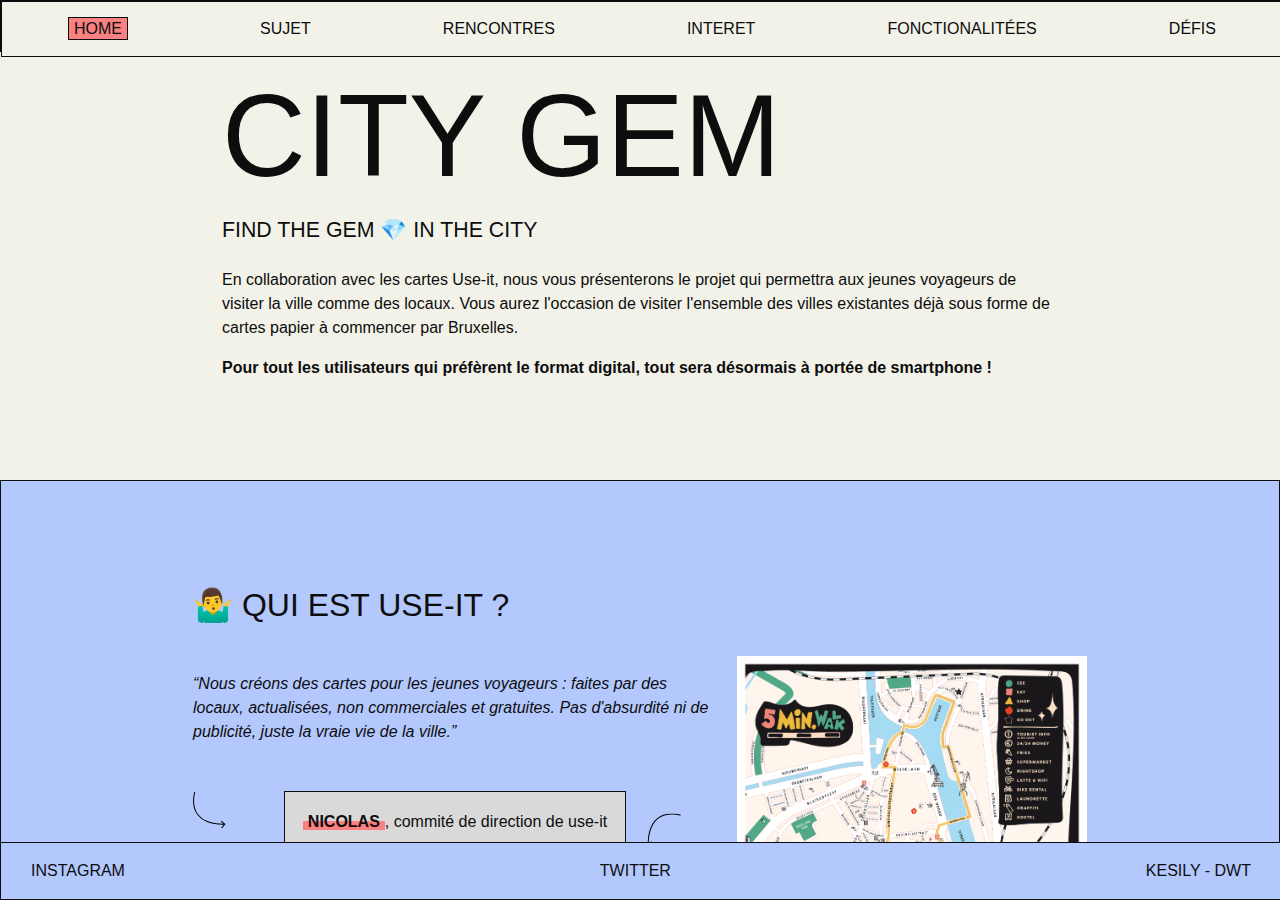
==== commit fb97f84c: "Last commit" ====
--- a/src/index.html
+++ b/src/index.html
@@ -1,122 +1,381 @@
 <!DOCTYPE html>
 <html lang="fr-BE">
-<head>
-  <title>Ci</title>
-  
-  <meta charset="UTF-8" />
-  <meta http-equiv="X-UA-Compatible" content="IE=edge">
-  <link rel="apple-touch-icon" sizes="120x120" href="assets/images/fav-icon/apple-touch-icon.png">
-  <link rel="icon" type="image/png" sizes="32x32" href="assets/images/fav-icon/favicon-32x32.png">
-  <link rel="icon" type="image/png" sizes="16x16" href="assets/images/fav-icon/favicon-16x16.png">
-  <link rel="manifest" href="assets/images/fav-icon/site.webmanifest">
-  <link rel="mask-icon" href="assets/images/fav-icon/safari-pinned-tab.svg" color="#fa8181">
-  <meta name="msapplication-TileColor" content="#da532c">
-  <meta name="theme-color" content="#ffffff">
-  <meta name="description" content="">
-  <meta name="viewport" content="width=device-width, initial-scale=1">
-
-  <link rel="stylesheet" href="styles/app.css">
-
-  <script src="scripts/app.js" defer></script>
-</head>
-<body>
-  <header>
-    <button class="menu__burger">menu</button>
+  <head>
+    <title>City Gem - Find the 💎 in the city</title>
+
+    <meta charset="UTF-8">
+    <meta http-equiv="X-UA-Compatible" content="IE=edge">
+    <link rel="apple-touch-icon" sizes="120x120" href="assets/images/fav-icon/apple-touch-icon.png">
+    <link rel="icon" type="image/png" sizes="32x32" href="assets/images/fav-icon/favicon-32x32.png">
+    <link rel="icon" type="image/png" sizes="16x16" href="assets/images/fav-icon/favicon-16x16.png">
+    <link rel="manifest" href="assets/images/fav-icon/site.webmanifest">
+    <link rel="mask-icon" href="assets/images/fav-icon/safari-pinned-tab.svg" color="#fa8181">
+    <link rel="manifest" href="manifest.json">
+    <meta name="msapplication-TileColor" content="#da532c">
+    <meta name="theme-color" content="#ffffff">
+    <meta name="description" content="">
+    <meta name="viewport" content="width=device-width, initial-scale=1">
+
+    <link rel="stylesheet" href="styles/app.css">
+
+    <script src="scripts/app.js" defer></script>
+  </head>
+  <body>
+    <header>
+      <button class="menu__burger">menu</button>
       <ul class="menu__list">
-       <li class="menu__el">
-          <a class="next" href="index.html">home</a>
-        </li>
-        <li class="menu__el">
-          <a href="sujet.html">sujet</a>
-        </li>
-        <li class="menu__el">
-          <a href="rencontres.html">rencontres</a>
-        </li>
-        <li class="menu__el">
-          <a href="interet.html">interet</a>
-        </li>
-        <li class="menu__el">
-          <a href="fonctional.html">fonctionalitées</a>
-        </li>
-        <li class="menu__el">
-          <a href="defis.html">défis</a>
+        <li class="menu__el">
+          <a class="next" href="#home">home</a>
+        </li>
+        <li class="menu__el">
+          <a href="#sujet">sujet</a>
+        </li>
+        <li class="menu__el">
+          <a href="#rencontres">rencontres</a>
+        </li>
+        <li class="menu__el">
+          <a href="#interets">interet</a>
+        </li>
+        <li class="menu__el">
+          <a href="#fonctionalitees">fonctionalitées</a>
+        </li>
+        <li class="menu__el">
+          <a href="#defis">défis</a>
         </li>
       </ul>
-  </header>    
-  <main>
-      <section class="section section--Home">
+    </header>
+    <main class="main">
+      <!-- #regionstart Home Page -->
+      <section aria-label="Section page principale" class="section__pageContainer" id="home">
+        <section class="section section--Home">
           <h1>City Gem</h1>
-          <p class="sous-titre">fine the <span class="bold">gem</span> 💎 in the <span class="bold">city</span></p>
-          <p class="para--Light">En collaboration avec les cartes Use-it, nous vous présenterons le projet qui permettra aux jeunes voyageurs de visiter la ville comme des locaux. Vous aurez l'occasion de visiter l'ensemble des villes existantes déjà sous forme de cartes papier à commencer par Bruxelles. </p>
-          <p class="para--medium">Pour tout les utilisateurs qui préfèrent le format digital, tout sera désormais à portée de smartphone !</p>
-      </section>
-      
-      <section class="section--VoirPlus">
+          <p class="sous-titre">find the <span class="bold">gem</span> 💎 in the <span class="bold">city</span></p>
+          <p class="para--Light">En collaboration avec les cartes Use-it, nous vous présenterons le projet qui permettra
+            aux jeunes voyageurs de visiter la ville comme des locaux. Vous aurez l'occasion de visiter l'ensemble des
+            villes existantes déjà sous forme de cartes papier à commencer par Bruxelles. </p>
+          <p class="para--medium">Pour tout les utilisateurs qui préfèrent le format digital, tout sera désormais à
+            portée de smartphone !</p>
+        </section>
+
+        <section class="section--VoirPlus">
           <h2>🤷‍♂️ qui est use-it ?</h2>
-          <p class="citation">“Nous créons des cartes pour les jeunes voyageurs : faites par des locaux, actualisées, non commerciales et gratuites. Pas d'absurdité ni de publicité, juste la vraie vie de la ville.”</p>
-          <svg xmlns="http://www.w3.org/2000/svg" width="33" height="38" fill="none"><path fill="#000" d="M32.17 32.801a.5.5 0 0 1 .056.705l-2.925 3.42a.5.5 0 1 1-.76-.65l2.6-3.04-3.04-2.6a.5.5 0 1 1 .65-.76l3.42 2.925ZM2.19 1.111C.197 9.822 1.082 16.1 3.46 20.632c2.381 4.535 6.294 7.392 10.494 9.187 4.202 1.795 8.665 2.514 12.09 2.781 1.71.134 3.154.155 4.17.142a33.744 33.744 0 0 0 1.569-.056l.019-.002a.05.05 0 0 1 .004 0l.04.498.038.499h-.008l-.023.002-.085.006-.325.018c-.283.013-.696.028-1.216.035a47.635 47.635 0 0 1-4.261-.145c-3.485-.272-8.066-1.005-12.405-2.859-4.343-1.855-8.468-4.845-10.986-9.641C.057 16.298-.815 9.762 1.215.888l.975.224Z"/></svg>
-          <div class="gris"><p><a class="lien text--bold" href="">Nicolas</a>, commité de direction de use-it</p></div>
-          <p class="para--Light">Ils conçoivent des cartes papiers décorées par des artistes locaux, avec des points d'intérêts identifiés par des jeunes habitants. voyageurs en quête de nouveaux endroits à visiter.</p>
-          <img  src="assets/images/cartes.png" alt="carte use-it de la ville de ghent en belgique">
-          <svg class="fleche" xmlns="http://www.w3.org/2000/svg" width="33" height="38" fill="none"><path fill="#000" d="M32.17 32.801a.5.5 0 0 1 .056.705l-2.925 3.42a.5.5 0 1 1-.76-.65l2.6-3.04-3.04-2.6a.5.5 0 1 1 .65-.76l3.42 2.925ZM2.19 1.111C.197 9.822 1.082 16.1 3.46 20.632c2.381 4.535 6.294 7.392 10.494 9.187 4.202 1.795 8.665 2.514 12.09 2.781 1.71.134 3.154.155 4.17.142a33.744 33.744 0 0 0 1.569-.056l.019-.002a.05.05 0 0 1 .004 0l.04.498.038.499h-.008l-.023.002-.085.006-.325.018c-.283.013-.696.028-1.216.035a47.635 47.635 0 0 1-4.261-.145c-3.485-.272-8.066-1.005-12.405-2.859-4.343-1.855-8.468-4.845-10.986-9.641C.057 16.298-.815 9.762 1.215.888l.975.224Z"/></svg>
-          <div class="gris"><p>carte use-it ville <br>de<a class="lien text--bold" href="https://www.use-it.travel/_files/fileupload/cities/plans/2021_ghent.pdf">ghent</a></p></div>
+          <p class="citation">“Nous créons des cartes pour les jeunes voyageurs : faites par des locaux, actualisées,
+            non commerciales et gratuites. Pas d'absurdité ni de publicité, juste la vraie vie de la ville.”</p>
+          <svg xmlns="http://www.w3.org/2000/svg" width="33" height="38" fill="none">
+            <path fill="#000"
+              d="M32.17 32.801a.5.5 0 0 1 .056.705l-2.925 3.42a.5.5 0 1 1-.76-.65l2.6-3.04-3.04-2.6a.5.5 0 1 1 .65-.76l3.42 2.925ZM2.19 1.111C.197 9.822 1.082 16.1 3.46 20.632c2.381 4.535 6.294 7.392 10.494 9.187 4.202 1.795 8.665 2.514 12.09 2.781 1.71.134 3.154.155 4.17.142a33.744 33.744 0 0 0 1.569-.056l.019-.002a.05.05 0 0 1 .004 0l.04.498.038.499h-.008l-.023.002-.085.006-.325.018c-.283.013-.696.028-1.216.035a47.635 47.635 0 0 1-4.261-.145c-3.485-.272-8.066-1.005-12.405-2.859-4.343-1.855-8.468-4.845-10.986-9.641C.057 16.298-.815 9.762 1.215.888l.975.224Z" />
+          </svg>
+          <div class="gris">
+            <p><a class="lien text--bold" href="https://www.instagram.com/useitmaps/">Nicolas</a>, commité de direction de use-it</p>
+          </div>
+          <p class="para--Light">Ils conçoivent des cartes papiers décorées par des artistes locaux, avec des points
+            d'intérêts identifiés par des jeunes habitants. voyageurs en quête de nouveaux endroits à visiter.</p>
+          <img src="assets/images/cartes.png" alt="carte use-it de la ville de ghent en belgique">
+          <svg class="fleche" xmlns="http://www.w3.org/2000/svg" width="33" height="38" fill="none">
+            <path fill="#000"
+              d="M32.17 32.801a.5.5 0 0 1 .056.705l-2.925 3.42a.5.5 0 1 1-.76-.65l2.6-3.04-3.04-2.6a.5.5 0 1 1 .65-.76l3.42 2.925ZM2.19 1.111C.197 9.822 1.082 16.1 3.46 20.632c2.381 4.535 6.294 7.392 10.494 9.187 4.202 1.795 8.665 2.514 12.09 2.781 1.71.134 3.154.155 4.17.142a33.744 33.744 0 0 0 1.569-.056l.019-.002a.05.05 0 0 1 .004 0l.04.498.038.499h-.008l-.023.002-.085.006-.325.018c-.283.013-.696.028-1.216.035a47.635 47.635 0 0 1-4.261-.145c-3.485-.272-8.066-1.005-12.405-2.859-4.343-1.855-8.468-4.845-10.986-9.641C.057 16.298-.815 9.762 1.215.888l.975.224Z" />
+          </svg>
+          <div class="gris">
+            <p>carte use-it ville <br>de<a class="lien text--bold"
+                href="https://www.use-it.travel/_files/fileupload/cities/plans/2021_ghent.pdf">ghent</a></p>
+          </div>
           <a class="next" href="https://www.use-it.travel/home">voir toutes les cartes</a>
-      </section>
-
-      <section class="section--Valeur">
-          <p class="para--Light">Use-it a <span class="text--bold">8 valeurs</span> qui se corrèlent parfaitement avec celles que je cherchais à montrer dans mon projet et plus encore.</p>
-         
-         <div class="containerValeur">
-          <div class="valeurs">
+        </section>
+
+        <section class="section--Valeur" aria-label="Valeurs de l'app">
+          <p class="para--Light">Use-it a <span class="text--bold">6 valeurs</span> qui se corrèlent parfaitement avec
+            celles que je cherchais à montrer dans mon projet et plus encore.</p>
+
+          <div class="containerValeur">
+            <div class="valeurs">
               <p class="valTitre">made by locals</p>
               <p class="text--bold">we don't work with travel journalists but with locals.</p>
-          </div>
-          <div class="valeurs">
+            </div>
+            <div class="valeurs">
               <p class="valTitre">mape are free</p>
               <p class="text--bold">you find them in hostels and tourist infos.</p>
-          </div>
-          <div class="valeurs">
+            </div>
+            <div class="valeurs">
               <p class="valTitre">young travelers</p>
               <p class="text--bold">no 5-star hotels, no fancy dinners.</p>
-          </div>
-          <div class="valeurs">
+            </div>
+            <div class="valeurs">
               <p class="valTitre">not commercial</p>
               <p class="text--bold">nobody pays to be inclded on the maps.</p>
-          </div>
-          <div class="valeurs">
+            </div>
+            <div class="valeurs">
               <p class="valTitre">not a trendy guide</p>
               <p class="text--bold">it's about the life and soul of the city.</p>
-          </div>
-          <div class="valeurs">
+            </div>
+            <div class="valeurs">
               <p class="valTitre">up-to-date</p>
               <p class="text--bold">new editions are made every year.</p>
-          </div></div>
-
-      <p class="para--light para--high"><span class="text--bold">Use-it</span> c’est un super moyen de trouver de nouvelles choses à faire dans une ville, de trouver des endroits moins connus du grand public mais qui n’en n’a pas moins pleine <span class="text--bold">d’histoire à raconter.</span></p>
-      </section>
-
-      <section class="section--Navfin">
-          <p class="para--Light">Pour donner vie à ce projet de plusieurs mois, il s’est passé beaucoup de choses, il y a eu des rencontres, de bons et de mauvais choix, des doutes et des succès.</p>
-          <H2 class="epopee">retraçons ensemble toute l’épopée.</H2>
+            </div>
+          </div>
+
+          <p class="para--light para--high"><span class="text--bold">Use-it</span> c’est un super moyen de trouver de
+            nouvelles choses à faire dans une ville, de trouver des endroits moins connus du grand public mais qui n’en
+            n’a pas moins pleine <span class="text--bold">d’histoire à raconter.</span></p>
+        </section>
+
+        <section class="section--Navfin">
+          <p class="para--Light">Pour donner vie à ce projet de plusieurs mois, il s’est passé beaucoup de choses, il y
+            a eu des rencontres, de bons et de mauvais choix, des doutes et des succès.</p>
+          <h2 class="epopee">retraçons ensemble toute l’épopée.</h2>
           <p>ça se passe <span class="text--bold">ici !</span></p>
-          <svg xmlns="http://www.w3.org/2000/svg" width="33" height="38" fill="none"><path fill="#000" d="M32.17 32.801a.5.5 0 0 1 .056.705l-2.925 3.42a.5.5 0 1 1-.76-.65l2.6-3.04-3.04-2.6a.5.5 0 1 1 .65-.76l3.42 2.925ZM2.19 1.111C.197 9.822 1.082 16.1 3.46 20.632c2.381 4.535 6.294 7.392 10.494 9.187 4.202 1.795 8.665 2.514 12.09 2.781 1.71.134 3.154.155 4.17.142a33.744 33.744 0 0 0 1.569-.056l.019-.002a.05.05 0 0 1 .004 0l.04.498.038.499h-.008l-.023.002-.085.006-.325.018c-.283.013-.696.028-1.216.035a47.635 47.635 0 0 1-4.261-.145c-3.485-.272-8.066-1.005-12.405-2.859-4.343-1.855-8.468-4.845-10.986-9.641C.057 16.298-.815 9.762 1.215.888l.975.224Z"/></svg>
-          <a class="next" href="sujet.html">sujet</a>
+          <svg xmlns="http://www.w3.org/2000/svg" width="33" height="38" fill="none">
+            <path fill="#000"
+              d="M32.17 32.801a.5.5 0 0 1 .056.705l-2.925 3.42a.5.5 0 1 1-.76-.65l2.6-3.04-3.04-2.6a.5.5 0 1 1 .65-.76l3.42 2.925ZM2.19 1.111C.197 9.822 1.082 16.1 3.46 20.632c2.381 4.535 6.294 7.392 10.494 9.187 4.202 1.795 8.665 2.514 12.09 2.781 1.71.134 3.154.155 4.17.142a33.744 33.744 0 0 0 1.569-.056l.019-.002a.05.05 0 0 1 .004 0l.04.498.038.499h-.008l-.023.002-.085.006-.325.018c-.283.013-.696.028-1.216.035a47.635 47.635 0 0 1-4.261-.145c-3.485-.272-8.066-1.005-12.405-2.859-4.343-1.855-8.468-4.845-10.986-9.641C.057 16.298-.815 9.762 1.215.888l.975.224Z" />
+          </svg>
+          <a class="next" href="#sujet" data-nav="1">sujet</a>
           <h2 class="text--bold text--center para--high">Rendez-vous en 2024 pour le lancement de City Gem !</h2>
           <p>à voir <span class="text--bold">aussi</span></p>
-         <ul class="nav__second">
-         <li class="seconde--el"> <a  href="ui-kit.html">ui-kit</a></li>
-         <li class="seconde--el"><a href="https://docs.google.com/document/d/1ExF9j8q8ITRXWrFVu-lrYjmEqlDSK6nH87Bomwcq0no/edit?usp=sharing">Le doc</a></li>
-         <li class="seconde--el"><a href="">vidéo</a></li>
-         <li class="seconde--el"> <a href="credits.html">crédits</a></li>
-        </ul>
-      </section>
-  </main>
-  <footer>
+          <ul class="nav__second">
+            <li class="seconde--el"> <a href="ui-kit.html">ui-kit</a></li>
+            <li class="seconde--el"><a
+                href="https://docs.google.com/document/d/1ExF9j8q8ITRXWrFVu-lrYjmEqlDSK6nH87Bomwcq0no/edit?usp=sharing">Le
+                doc</a></li>
+            <li class="seconde--el"><a href="">vidéo</a></li>
+            <li class="seconde--el"> <a href="credits.html">crédits</a></li>
+          </ul>
+        </section>
+      </section>
+      <!-- #regionend -->
+      <!-- #regionstart Sujet Page -->
+      <section aria-label="Section page sujet" class="section__pageContainer" id="sujet">
+        <section class="section section--Sujet section--padding">
+          <h2 class="h2">Sujet</h2>
+          <h3>🌃 De ville en ville.</h3>
+          <p class="para--Light">Étant très attachée à ma ville, un projet qui peut m'aider à <span class="text--bold">
+              la
+              promouvoir </span> et aider ceux qui aime leurs villes à pouvoir <span class="text--bold">la
+              partager</span>
+            aussi, c’est un sujet sur lequel j’étais sûr que j’allais pouvoir m’amuser.</p>
+          <p class="para--medium">J’ai grandi toute ma vie à Bruxelles et lorsque j’entends quelqu’un me dire qu’il
+            n’aime
+            pas cette ville, je lui réponds que c’est parce qu' il ne la connaît pas comme moi je la connais.</p>
+          <p class="para--Light">Une ville c’est des endroits touristiques parfois très fréquenté  mais c’est aussi des
+            endroits plus discrets dans lesquels on se sent tout aussi bien. Et ça, quand je voyage, c’est aussi ce que
+            je
+            recherche. j’ai eu l'occasion de visiter des dizaines de villes à travers l'Europe et le monde.</p>
+          <P class="para--light para--high">Ce sont pour toutes ces raisons que je me suis poussé à travailler sur ce
+            sujet là.</P>
+        </section>
+
+        <div class="section section--suivant section--padding">
+          <p>la suite c'est <span class="text--bold">ici !</span></p>
+          <svg xmlns="http://www.w3.org/2000/svg" width="33" height="38" fill="none">
+            <path fill="#000"
+              d="M32.17 32.801a.5.5 0 0 1 .056.705l-2.925 3.42a.5.5 0 1 1-.76-.65l2.6-3.04-3.04-2.6a.5.5 0 1 1 .65-.76l3.42 2.925ZM2.19 1.111C.197 9.822 1.082 16.1 3.46 20.632c2.381 4.535 6.294 7.392 10.494 9.187 4.202 1.795 8.665 2.514 12.09 2.781 1.71.134 3.154.155 4.17.142a33.744 33.744 0 0 0 1.569-.056l.019-.002a.05.05 0 0 1 .004 0l.04.498.038.499h-.008l-.023.002-.085.006-.325.018c-.283.013-.696.028-1.216.035a47.635 47.635 0 0 1-4.261-.145c-3.485-.272-8.066-1.005-12.405-2.859-4.343-1.855-8.468-4.845-10.986-9.641C.057 16.298-.815 9.762 1.215.888l.975.224Z" />
+          </svg>
+          <a class="next" href="#rencontres" data-nav="2">rencontres</a>
+        </div>
+      </section>
+      <!-- #regionend -->
+      <!-- #regionstart Rencontres Page -->
+      <section aria-label="Section page rencontres" class="section__pageContainer" id="rencontres">
+        <section class=" section section--rencontre section--padding">
+          <h2 class="h2">rencontres</h2>
+          <h3>🤝 beaucoup de belles rencontres.</h3>
+          <p class="para--Light">Des rencontres avec l’équipe de use-it d’abord. Des rencontres avec
+            des utilisateurs surtout.</p>
+
+          <p class="para--medium">Je suis donc aller à la rencontre de personnes qui aiment voyager et découvrir pour
+            savoir comment améliorer leurs expérience, ce qui allait ou n’allait pas dans leurs voyages.
+            j'ai rédigé un guide d'entretien. j’ai voulu ce guide très large car je n’avais à ce stade là aucune idée
+            de
+            la solution finale que j’aurais pu proposer. donc j’ai finalement rencontré pas mal d’amoureux du voyage,
+            des
+            gens qui aiment leur ville. on à pu discuter de ce qu’ils aiment ou n’aime pas dans leurs ville, dans les
+            villes qu’ils visitent.</p>
+          <p>Je me suis entretenu avec Nicolas qui fait partie du comité de direction de Use-it. et ils avaient aussi
+            identifié ce problème. De leurs côtés, ils travaillaient sur une solution à peu près similaire qu’ils ont
+            appelée Dig-it. En discutant ils se sont montrés intéressés par la vision que j’avais du projet et nous
+            avons
+            convenu qu'une collaboration était envisageable.</p>
+          <p class=" para--high"> Nous pensons tous les deux que ce pourrait être très chouette de travailler ensemble
+          </p>
+        </section>
+
+        <div class="section section--suivant section--padding">
+          <p>la suite c'est <span class="text--bold">ici !</span></p>
+          <svg xmlns="http://www.w3.org/2000/svg" width="33" height="38" fill="none">
+            <path fill="#000"
+              d="M32.17 32.801a.5.5 0 0 1 .056.705l-2.925 3.42a.5.5 0 1 1-.76-.65l2.6-3.04-3.04-2.6a.5.5 0 1 1 .65-.76l3.42 2.925ZM2.19 1.111C.197 9.822 1.082 16.1 3.46 20.632c2.381 4.535 6.294 7.392 10.494 9.187 4.202 1.795 8.665 2.514 12.09 2.781 1.71.134 3.154.155 4.17.142a33.744 33.744 0 0 0 1.569-.056l.019-.002a.05.05 0 0 1 .004 0l.04.498.038.499h-.008l-.023.002-.085.006-.325.018c-.283.013-.696.028-1.216.035a47.635 47.635 0 0 1-4.261-.145c-3.485-.272-8.066-1.005-12.405-2.859-4.343-1.855-8.468-4.845-10.986-9.641C.057 16.298-.815 9.762 1.215.888l.975.224Z" />
+          </svg>
+          <a class="next" href="#interets" data-nav="3">interet</a>
+        </div>
+      </section>
+      <!-- #regionend -->
+      <!-- #regionstart Interets Page -->
+      <section aria-label="Section page intérets" class="section__pageContainer" id="interets">
+        <section class="section section--interet section--padding">
+          <h2 class="h2">interet</h2>
+          <h3>👍 un réel interet.</h3>
+          <p class="para--Light">Aujourd’hui le média utilisé par use-it ne parle plus vraiment à ses utilisateurs. En
+            effet ils cherchent à s’adresser à un public jeune sauf que celui-ci ne s'intéresse plus assez aux cartes
+            papier. </p>
+          <img class="cover" src="./assets/images/Les-cartes.png" alt="couvertures de trois cartes use-it, décorées.">
+          <div class="flexcontainer">
+            <svg xmlns="http://www.w3.org/2000/svg" width="33" height="38" fill="none">
+              <path fill="#000"
+                d="M32.17 32.801a.5.5 0 0 1 .056.705l-2.925 3.42a.5.5 0 1 1-.76-.65l2.6-3.04-3.04-2.6a.5.5 0 1 1 .65-.76l3.42 2.925ZM2.19 1.111C.197 9.822 1.082 16.1 3.46 20.632c2.381 4.535 6.294 7.392 10.494 9.187 4.202 1.795 8.665 2.514 12.09 2.781 1.71.134 3.154.155 4.17.142a33.744 33.744 0 0 0 1.569-.056l.019-.002a.05.05 0 0 1 .004 0l.04.498.038.499h-.008l-.023.002-.085.006-.325.018c-.283.013-.696.028-1.216.035a47.635 47.635 0 0 1-4.261-.145c-3.485-.272-8.066-1.005-12.405-2.859-4.343-1.855-8.468-4.845-10.986-9.641C.057 16.298-.815 9.762 1.215.888l.975.224Z" />
+            </svg>
+            <div class="gris">
+              <p>couvertures des cartes<a class="lien text--bold lien" href="">use-it</a></p>
+            </div>
+          </div>
+
+          <p class="para--medium">J'ai sondé de nombreux jeunes qui me disaient ne pas connaître les cartes use-it. En
+            2023 plus que jamais, les cartes papiers posent un souci d’écologie, l’impression en masse, les diffusions
+            depuis l’imprimerie dans de nombreuses villes européennes se fait en camion. Le but n’étant pas de supprimer
+            entièrement les cartes mais d’en diminuer la production pour réduire l'impact que celles-ci ont sur la
+            planète. La diffusion de cartes papiers ne pouvant se faire que via des points de ventes, elle ne permet pas
+            à
+            tous de pouvoir en profiter. Tout ça je l’ai appris en discutant avec les jeunes voyageurs et Nicolas de
+            chez
+            use-it</p>
+          <p class="para--Light">Après toutes ces discussions, j’ai compris que tout comme moi les gens aimait partager,
+            faire découvrir, épater. Les voyageurs aiment autant visiter les endroits les plus prisés de la ville que de
+            souffler au calme à une terrasse. </p>
+          <p class="para--Light">C’est vraiment en <span class="text--bold"> échangeant </span> avec les gens et avec
+            Use-it avec qui j’ai eu la chance de m’entretenir un peu plus d’une heure, que j’ai pu facilement identifier
+            les problématiques et commencer à chercher comment les résoudre .</p>
+        </section>
+
+        <div class="section section--suivant section--padding">
+          <p>la suite c'est <span class="text--bold">ici !</span></p>
+          <svg xmlns="http://www.w3.org/2000/svg" width="33" height="38" fill="none">
+            <path fill="#000"
+              d="M32.17 32.801a.5.5 0 0 1 .056.705l-2.925 3.42a.5.5 0 1 1-.76-.65l2.6-3.04-3.04-2.6a.5.5 0 1 1 .65-.76l3.42 2.925ZM2.19 1.111C.197 9.822 1.082 16.1 3.46 20.632c2.381 4.535 6.294 7.392 10.494 9.187 4.202 1.795 8.665 2.514 12.09 2.781 1.71.134 3.154.155 4.17.142a33.744 33.744 0 0 0 1.569-.056l.019-.002a.05.05 0 0 1 .004 0l.04.498.038.499h-.008l-.023.002-.085.006-.325.018c-.283.013-.696.028-1.216.035a47.635 47.635 0 0 1-4.261-.145c-3.485-.272-8.066-1.005-12.405-2.859-4.343-1.855-8.468-4.845-10.986-9.641C.057 16.298-.815 9.762 1.215.888l.975.224Z" />
+          </svg>
+          <a class="next" href="#fonctionalitees" data-nav="4">fonctionalitées</a>
+        </div>
+
+      </section>
+      <!-- #regionend -->
+      <!-- #regionstart Fonctionalitees Page -->
+      <section aria-label="Section page fonctionalitées" class="section__pageContainer" id="fonctionalitees">
+        <section class="section section--fonctional section--padding">
+          <h2 class="h2">fonctionalitées</h2>
+          <h3>🤳 ça fonctionne !</h3>
+          <p>La solution c’est de créer de nouvelles cartes use-it sur internet qui soit plus interactive et qui
+            parlerait
+            aux jeunes à qui le format papier ne parle plus réellement. garder les valeurs des cartes d’origines et les
+            rendre plus accessibles à un maximum de gens.</p>
+
+
+          <div class="section--icon">
+            <div class="container--fonc">
+              <svg width="36" height="39" viewBox="0 0 36 39" fill="none" xmlns="http://www.w3.org/2000/svg">
+                <path
+                  d="M24.8949 20.9184C27.6101 18.8408 29.3684 15.5771 29.3684 11.8947C29.3684 5.61652 24.2782 0.526306 18 0.526306C11.7218 0.526306 6.63158 5.61652 6.63158 11.8947C6.63158 15.5771 8.3899 18.8408 11.1051 20.9184C4.58526 23.7662 0 30.5247 0 38.421H36C36 30.5247 31.4147 23.7662 24.8949 20.9184ZM10.4211 11.8947C10.4211 7.71589 13.8212 4.31578 18 4.31578C22.1788 4.31578 25.5789 7.71589 25.5789 11.8947C25.5789 16.0736 22.1788 19.4737 18 19.4737C13.8212 19.4737 10.4211 16.0736 10.4211 11.8947ZM18 23.2631C24.6098 23.2631 30.1794 28.1014 31.7605 34.6316H4.23947C5.82063 28.1014 11.3902 23.2631 18 23.2631Z"
+                  fill="black" />
+              </svg>
+              <p class="para--Light">Créer <span class="text--bold">un profil</span> ou vous connecter si vous en avez
+                déjà un.</p>
+            </div>
+
+            <div class="container--fonc">
+              <svg xmlns="http://www.w3.org/2000/svg" width="41" height="35" fill="none">
+                <path fill="#0D0D0D" fill-rule="evenodd"
+                  d="M39.295.334A2 2 0 0 1 40.188 2v25.393a2 2 0 0 1-1.224 1.843l-12.062 5.079a2 2 0 0 1-1.552 0l-11.287-4.752-11.287 4.752A2 2 0 0 1 0 32.472V7.079a2 2 0 0 1 1.224-1.844L13.287.157a2 2 0 0 1 1.552 0l11.287 4.752L37.412.157a2 2 0 0 1 1.883.177Zm-15.17 8.073-8.062-3.395v21.053l8.063 3.395V8.407Zm4 21.053 8.063-3.395V5.012l-8.062 3.395V29.46Zm-16.062-3.395V5.012L4 8.407V29.46l8.063-3.395Z"
+                  clip-rule="evenodd" />
+              </svg>
+              <p class="para--Light">Sélectionner une carte parmi celles disponibles, qui vous permettra de naviguer
+                vers
+                les endroits indiqués<span class="text--bold"> par les locaux.</span> Chaque lieu sera accompagné d'une
+                description, d'une petite photo et toutes infos importantes.</p>
+            </div>
+            <div class="container--fonc">
+              <svg xmlns="http://www.w3.org/2000/svg" width="31" height="37" fill="none">
+                <path fill="#0D0D0D"
+                  d="M15.5 36.615a1.352 1.352 0 0 1-.803-.255C14.11 35.988.323 26.725.323 15.465a15.177 15.177 0 1 1 30.354 0c0 11.26-13.708 20.523-14.374 20.895a1.352 1.352 0 0 1-.803.255Zm0-33.292A12.2 12.2 0 0 0 3.26 15.465c0 8.244 9.38 15.784 12.24 17.88 2.86-2.096 12.24-9.636 12.24-17.88A12.2 12.2 0 0 0 15.5 3.323Z" />
+                <path fill="#0D0D0D"
+                  d="M15.5 19.969a5.385 5.385 0 1 1 0-10.77 5.385 5.385 0 0 1 0 10.77Zm0-7.834a2.448 2.448 0 1 0 0 4.897 2.448 2.448 0 0 0 0-4.897Z" />
+              </svg>
+              <p class="para--Light">Ajouter des lieux à votre liste de<span class="text--bold"> visites futures.</span>
+              </p>
+            </div>
+            <div class="container--fonc">
+              <svg xmlns="http://www.w3.org/2000/svg" width="27" height="19" fill="none">
+                <path stroke="#0D0D0D" stroke-linecap="round" stroke-linejoin="round" stroke-width="2"
+                  d="M1 3.807h5.556c3.682 0 6.666 2.513 6.666 5.613v8.42M1 3.808 4.333 1M1 3.807l3.333 2.807M25.444 3.807H19.89c-3.682 0-6.667 2.513-6.667 5.613v8.42M25.444 3.808 22.111 1m3.333 2.807-3.333 2.807" />
+              </svg>
+              <p class="para--Light">Être redirigé vers une application de <span class="text--bold"> guidage</span>
+                telle
+                que Waze ou Google Maps pour vous rendre sur le lieu choisi</p>
+            </div>
+            <div class="container--fonc">
+              <svg xmlns="http://www.w3.org/2000/svg" width="29" height="28" fill="none">
+                <path stroke="#020202" stroke-miterlimit="10" stroke-width="1.91"
+                  d="M.967 5.715v11.858a4.748 4.748 0 0 0 4.748 4.749H8.09v3.555l7.172-3.555h7.123a4.749 4.749 0 0 0 4.748-4.749V5.715A4.749 4.749 0 0 0 22.384.967H5.715A4.748 4.748 0 0 0 .967 5.715ZM18.767 11.644h2.374M12.838 11.644H15.2M6.896 11.644H9.27" />
+              </svg>
+              <p class="para--Light">Laisser <span class="text--bold">des commentaires</span> sur les lieux visités, en
+                plus des descriptions, pour obtenir les avis des autres utilisateurs.</p>
+            </div>
+            <div class="container--fonc">
+              <svg width="36" height="39" viewBox="0 0 36 39" fill="none" xmlns="http://www.w3.org/2000/svg">
+                <path
+                  d="M24.8949 20.9184C27.6101 18.8408 29.3684 15.5771 29.3684 11.8947C29.3684 5.61652 24.2782 0.526306 18 0.526306C11.7218 0.526306 6.63158 5.61652 6.63158 11.8947C6.63158 15.5771 8.3899 18.8408 11.1051 20.9184C4.58526 23.7662 0 30.5247 0 38.421H36C36 30.5247 31.4147 23.7662 24.8949 20.9184ZM10.4211 11.8947C10.4211 7.71589 13.8212 4.31578 18 4.31578C22.1788 4.31578 25.5789 7.71589 25.5789 11.8947C25.5789 16.0736 22.1788 19.4737 18 19.4737C13.8212 19.4737 10.4211 16.0736 10.4211 11.8947ZM18 23.2631C24.6098 23.2631 30.1794 28.1014 31.7605 34.6316H4.23947C5.82063 28.1014 11.3902 23.2631 18 23.2631Z"
+                  fill="black" />
+              </svg>
+              <p class="para--Light">Permettre aux locaux de soumettre de<span class="text--bold"> nouvelles
+                  cartes,</span> afin d'élargir la diversité des destinations proposées.</p>
+            </div>
+          </div>
+
+          <p>les personnes souhaitant créer leur carte avaient la mainmise totale sur la création. Sauf que dans le cas
+            de
+            cartes digitales, on ne va pas demander aux utilisateurs de coder eux même leurs cartes. C'est pour celà que
+            selon moi cette fonctionnalité devrait venir plus tard dans une v2.</p>
+        </section>
+        <div class="section section--suivant section--padding">
+          <p>la suite c'est <span class="text--bold">ici !</span></p>
+          <svg xmlns="http://www.w3.org/2000/svg" width="33" height="38" fill="none">
+            <path fill="#000"
+              d="M32.17 32.801a.5.5 0 0 1 .056.705l-2.925 3.42a.5.5 0 1 1-.76-.65l2.6-3.04-3.04-2.6a.5.5 0 1 1 .65-.76l3.42 2.925ZM2.19 1.111C.197 9.822 1.082 16.1 3.46 20.632c2.381 4.535 6.294 7.392 10.494 9.187 4.202 1.795 8.665 2.514 12.09 2.781 1.71.134 3.154.155 4.17.142a33.744 33.744 0 0 0 1.569-.056l.019-.002a.05.05 0 0 1 .004 0l.04.498.038.499h-.008l-.023.002-.085.006-.325.018c-.283.013-.696.028-1.216.035a47.635 47.635 0 0 1-4.261-.145c-3.485-.272-8.066-1.005-12.405-2.859-4.343-1.855-8.468-4.845-10.986-9.641C.057 16.298-.815 9.762 1.215.888l.975.224Z" />
+          </svg>
+          <a class="next" href="#defis" data-nav="5">defis</a>
+        </div>
+      </section>
+      <!-- #regionend -->
+      <!-- #regionstart Defis Page -->
+      <section aria-label="Section page défis" class="section__pageContainer" id="defis">
+        <section class="section section--defi section--padding">
+          <h2 class="h2">defis</h2>
+          <h3>💪 un défi colossal.</h3>
+          <p class="para--Light">Malgré tous ces défis, j’ai hâte de me lancer dans la réalisation de ce projet. je suis
+            sur qu’il sera pour moi un grand pas en avant pour ma carrière, que ce soit en travaillant avec use-it, en
+            découvrant de nouvelles techniques ou en travaillant au plus proches des utilisateurs.</p>
+          <p class="para--medium">il y a pas mal d'interrogations qu’il me reste à ce stade-ci. des interrogations
+            techniques comme par exemple quant aux map vectoriel que je devrai intégrer. Dans City Gem, je ne peux pas
+            me
+            permettre de reprendre une carte neutre comme celle de google ou waze. il faut une carte décorer, une carte
+            personnalisée par un artiste locale, une carte aussi intéractive. </p>
+          <p class="para--high">Les locaux seront l'intérêt principal de l’application et c’est une chose qu’il faudra
+            garder en tête durant toute la conception de l’application.</p>
+
+        </section>
+
+        <div class=" section section--suivant section--padding">
+          <p>c'est finit, tu peux relire <span class="text--bold">ici !</span></p>
+          <svg xmlns="http://www.w3.org/2000/svg" width="33" height="38" fill="none">
+            <path fill="#000"
+              d="M32.17 32.801a.5.5 0 0 1 .056.705l-2.925 3.42a.5.5 0 1 1-.76-.65l2.6-3.04-3.04-2.6a.5.5 0 1 1 .65-.76l3.42 2.925ZM2.19 1.111C.197 9.822 1.082 16.1 3.46 20.632c2.381 4.535 6.294 7.392 10.494 9.187 4.202 1.795 8.665 2.514 12.09 2.781 1.71.134 3.154.155 4.17.142a33.744 33.744 0 0 0 1.569-.056l.019-.002a.05.05 0 0 1 .004 0l.04.498.038.499h-.008l-.023.002-.085.006-.325.018c-.283.013-.696.028-1.216.035a47.635 47.635 0 0 1-4.261-.145c-3.485-.272-8.066-1.005-12.405-2.859-4.343-1.855-8.468-4.845-10.986-9.641C.057 16.298-.815 9.762 1.215.888l.975.224Z" />
+          </svg>
+          <a class="next" href="#home" data-nav="0">home</a>
+        </div>
+      </section>
+      <!-- #regionend -->
+
+    </main>
+    <footer>
       <ul class="containerFooter__menu">
         <li class="reseaux"><a href="https://www.instagram.com/kesily_dwt/">Instagram</a></li>
         <li class="reseaux"><a href="https://twitter.com/KesilyHW"> Twitter </a></li>
         <li class="reseaux"><a href="https://dwt.heaj.be/">kesily - dwt</a></li>
       </ul>
-  </footer>
-</body>
-</html>
+    </footer>
+  </body>
+</html>--- a/src/styles/app.css
+++ b/src/styles/app.css
@@ -294,18 +294,57 @@
   background-color: #B3C8FD;
   border: #0D0D0D 1px solid;
 }
+body .footer--fixed {
+  position: fixed;
+  bottom: 0;
+  width: 100%;
+}
+
+/* Firefox */
+* {
+  scrollbar-width: 0px;
+  scrollbar-color: transparent transparent;
+}
+
+::-webkit-scrollbar {
+  width: 0px;
+  height: 0px;
+}
+
+::-webkit-scrollbar-thumb {
+  background: red;
+  display: none;
+}
+
+::-webkit-scrollbar-track {
+  background: black;
+  display: none;
+}
+
+body {
+  overflow-x: hidden;
+}
+
+.cover {
+  width: 100%;
+}
 
 header {
   height: 50px;
+  width: 100vw;
+  z-index: 1;
+  position: fixed;
+  top: 0;
 }
 header .menu__burger {
-  position: fixed;
+  position: absolute;
   right: 30px;
   top: 30px;
   z-index: 9;
 }
 header .menu__list {
-  position: fixed;
+  position: absolute;
+  width: 80vw;
   right: -300px;
   top: 80px;
   opacity: 0;
@@ -315,6 +354,7 @@
 header .menu--open {
   opacity: 1;
   right: 30px;
+  inset: none;
 }
 
 .section--Home {
@@ -369,9 +409,8 @@
 .flexcontainer {
   display: flex;
   flex-direction: row;
-}
-.flexcontainer p {
-  margin-left: 30px;
+  justify-content: flex-end;
+  align-items: center;
 }
 
 .section--VoirPlus {
@@ -444,8 +483,31 @@
   margin-top: 30px;
 }
 
+.main {
+  display: flex;
+  width: 100vw;
+  height: calc(100vh - 50px);
+  overflow-x: scroll;
+  transition: 1s;
+  transition-timing-function: ease-in-out;
+  scroll-behavior: smooth;
+  scroll-snap-type: x mandatory;
+  scroll-snap-points-y: repeat(100vw);
+}
+
+.section__pageContainer {
+  min-width: 100vw;
+  min-height: 100%;
+  overflow-y: auto;
+  overflow-x: hidden;
+  scroll-snap-align: end;
+}
+
 footer {
+  left: 0;
+  right: 0;
   margin: 0;
+  width: 100vw;
 }
 footer .containerFooter__menu {
   display: flex;
@@ -454,6 +516,10 @@
   padding: 0 30px;
 }
 
+h2 {
+  margin-top: 64px;
+}
+
 @media only screen and (min-width: 560px) and (max-width: 1024px) {
   body .section--Home {
     padding-left: 1%;
@@ -476,104 +542,34 @@
     grid-column: 1/span 3;
     margin-top: 0px;
   }
-  body .section--VoirPlus *:nth-child(2) {
+  body .section--VoirPlus :nth-child(2) {
     grid-column: 1/span 3;
   }
-  body .section--VoirPlus *:nth-child(3) {
-    grid-column: 1;
-  }
-  body .section--VoirPlus *:nth-child(4) {
+  body .section--VoirPlus :nth-child(3) {
+    grid-column: 1;
+  }
+  body .section--VoirPlus :nth-child(4) {
     grid-column: 2/span 2;
   }
-  body .section--VoirPlus *:nth-child(5) {
-    grid-column: 1/span 6;
-  }
-  body .section--VoirPlus *:nth-child(6) {
+  body .section--VoirPlus :nth-child(5) {
+    grid-column: 1/span 3;
+    grid-row: span 2;
+  }
+  body .section--VoirPlus :nth-child(6) {
     grid-column: 4/span 3;
-    grid-row: 3/span 3;
-  }
-  body .section--VoirPlus *:nth-child(7) {
-    grid-column: 2;
+    grid-row: 2/span 4;
+    width: 400px;
+  }
+  body .section--VoirPlus :nth-child(7) {
+    grid-column: 3;
+    grid-row: 4;
+  }
+  body .section--VoirPlus :nth-child(8) {
+    grid-column: 2/span 2;
     grid-row: 5;
   }
-  body .section--VoirPlus *:nth-child(8) {
-    grid-column: 1/span 3;
-  }
-  body .section--VoirPlus *:nth-child(9) {
+  body .section--VoirPlus :nth-child(9) {
     grid-column: 4/span 3;
-    margin: 10px 0;
-  }
-}
-@media only screen and (min-width: 1025px) and (max-width: 1440px) {
-  body header {
-    border: solid 1px #0D0D0D;
-  }
-  body header .menu__burger {
-    display: none;
-  }
-  body header .menu__list {
-    position: fixed;
-    left: 0px;
-    right: 0px;
-    top: 0px;
-    margin: 0;
-    opacity: 1;
-    display: flex;
-    flex-direction: row;
-    justify-content: space-around;
-    width: 100%;
-    transition: none;
-  }
-  body header .menu__el {
-    padding: 0;
-  }
-  body .section--Home {
-    padding-left: 15%;
-    padding-right: 15%;
-    min-width: 560px;
-  }
-  body .section--Home h1 {
-    font-size: 87pt;
-    line-height: 1;
-  }
-  body .section--VoirPlus {
-    display: grid;
-    grid-template-columns: repeat(8, 1fr);
-    padding-left: 15%;
-    padding-right: 15%;
-    -moz-column-gap: 20px;
-         column-gap: 20px;
-  }
-  body .section--VoirPlus *:nth-child(1) {
-    grid-column: 1/span 6;
-  }
-  body .section--VoirPlus *:nth-child(2) {
-    grid-column: 1/span 4;
-  }
-  body .section--VoirPlus *:nth-child(3) {
-    grid-column: 1;
-  }
-  body .section--VoirPlus *:nth-child(4) {
-    grid-column: 2/span 2;
-  }
-  body .section--VoirPlus *:nth-child(5) {
-    grid-column: 1/span 3;
-    grid-row: 5/span 2;
-  }
-  body .section--VoirPlus *:nth-child(6) {
-    grid-column: 7/span 3;
-    grid-row: 2/span 5;
-    width: 350px;
-  }
-  body .section--VoirPlus *:nth-child(7) {
-    grid-column: 6;
-    grid-row: 3;
-  }
-  body .section--VoirPlus *:nth-child(8) {
-    grid-column: 5/span 2;
-  }
-  body .section--VoirPlus *:nth-child(9) {
-    grid-column: 7/span 3;
     margin: 10px 0;
   }
   body .section--Valeur {
@@ -586,7 +582,7 @@
   body .section--Valeur .containerValeur {
     display: flex;
     flex-wrap: wrap;
-    margin: 0 12%;
+    margin: 0 0;
   }
   body .section--Valeur .containerValeur .valeurs {
     flex-basis: calc(33.33% - 20px);
@@ -602,258 +598,42 @@
     font-size: 8pt;
   }
   body .section--Valeur .para--high {
-    margin: 30px 13% 30px 13%;
-  }
-  body .nav__second {
-    justify-content: flex-start;
-  }
-  body .nav__second .seconde--el {
-    margin-right: 30px;
-  }
-  body .section--Navfin {
-    padding-left: 0;
-    margin-left: 14%;
-    margin-right: 14%;
-    margin-bottom: 30px;
-  }
-  body .section--Navfin .para--Light {
-    margin-left: 50%;
-    margin-top: 30px;
-  }
-  body .section--Navfin .epopee {
-    max-width: 450px;
-  }
-  body .section {
-    margin-left: 15%;
-    margin-right: 15%;
-  }
-  body .section .para--high {
-    font-size: 24pt;
-  }
-  body .section--Sujet {
-    display: grid;
-    grid-template-columns: repeat(2, 1fr);
-    grid-column-gap: 150px;
-  }
-  body .section--Sujet h1 {
-    margin-top: 30px;
-    font-size: 36pt;
-  }
-  body .section--Sujet *:nth-child(1) {
-    grid-column: 1;
-  }
-  body .section--Sujet *:nth-child(2) {
-    grid-column: 1;
-    margin-top: 30px;
-  }
-  body .section--Sujet *:nth-child(3) {
-    grid-column: 1;
-    margin-top: 30px;
-  }
-  body .section--Sujet *:nth-child(4) {
-    grid-column: 1;
-  }
-  body .section--Sujet *:nth-child(5) {
-    grid-column: 1;
-    grid-row: 3;
-  }
-  body .section--Sujet *:nth-child(6) {
-    grid-column: 2;
-    grid-row: 4/span 2;
-    line-height: 1;
-  }
-  body .section--rencontre {
-    display: grid;
-    grid-template-columns: repeat(2, 1fr);
-    grid-column-gap: 150px;
-  }
-  body .section--rencontre *:nth-child(1) {
-    grid-column: 1;
-    margin-top: 30px;
-    font-size: 36pt;
-  }
-  body .section--rencontre *:nth-child(2) {
-    grid-column: 1;
-    margin-top: 30px;
-  }
-  body .section--rencontre *:nth-child(3) {
-    grid-column: 1;
-  }
-  body .section--rencontre *:nth-child(4) {
-    grid-column: 1;
-    grid-row: span 2;
-  }
-  body .section--rencontre *:nth-child(5) {
-    grid-column: 2;
-    grid-row: 3/span 2;
-  }
-  body .section--rencontre *:nth-child(6) {
-    grid-column: 2;
-    line-height: 1;
-  }
-  body .section--interet {
-    display: grid;
-    grid-template-columns: repeat(2, 1fr);
-    grid-column-gap: 150px;
-  }
-  body .section--interet h1 {
-    margin-top: 30px;
-    font-size: 36pt;
-  }
-  body .section--interet *:nth-child(1) {
-    grid-column: 1/span 2;
-    margin-top: 30px;
-  }
-  body .section--interet *:nth-child(2) {
-    grid-column: 1;
-    margin-top: 30px;
-  }
-  body .section--interet *:nth-child(3) {
-    grid-column: 1;
-  }
-  body .section--interet *:nth-child(4) {
-    grid-column: 2;
-  }
-  body .section--interet *:nth-child(5) {
-    grid-column: 2;
-  }
-  body .section--interet *:nth-child(6) {
-    grid-column: 1;
-    grid-row: 4/span 3;
-  }
-  body .section--interet *:nth-child(7) {
-    grid-column: 2;
-  }
-  body .section--interet *:nth-child(8) {
-    grid-column: 2;
-  }
-  body .section--fonctional {
-    display: grid;
-    grid-template-columns: repeat(2, 1fr);
-    grid-column-gap: 150px;
-  }
-  body .section--fonctional h1 {
-    margin-top: 30px;
-    font-size: 36pt;
-  }
-  body .section--fonctional *:nth-child(1) {
-    grid-column: 1/span 2;
-    margin-top: 30px;
-  }
-  body .section--fonctional *:nth-child(2) {
-    grid-column: 1;
-    margin-top: 30px;
-  }
-  body .section--fonctional *:nth-child(3) {
-    grid-column: 1;
-  }
-  body .section--fonctional *:nth-child(4) {
-    grid-column: 1/span 2;
-  }
-  body .section--fonctional *:nth-child(5) {
-    grid-column: 2;
-  }
-  body .section--icon {
-    display: grid;
-    grid-template-columns: repeat(2, 1fr);
-  }
-  body .section--icon *:nth-child(1) {
-    grid-column: 1;
-  }
-  body .section--icon *:nth-child(2) {
-    grid-column: 2;
-    grid-row: span 2;
-  }
-  body .section--icon *:nth-child(3) {
-    grid-column: 1;
-  }
-  body .section--icon *:nth-child(4) {
-    grid-column: 2;
-  }
-  body .section--icon *:nth-child(5) {
-    grid-column: 1;
-  }
-  body .section--icon *:nth-child(6) {
-    grid-column: 2;
-  }
-  body .section--defi {
-    display: grid;
-    grid-template-columns: repeat(2, 1fr);
-    grid-column-gap: 150px;
-  }
-  body .section--defi h1 {
-    margin-top: 30px;
-    font-size: 36pt;
-  }
-  body .section--defi *:nth-child(1) {
-    grid-column: 1;
-    margin-top: 30px;
-  }
-  body .section--defi *:nth-child(2) {
-    grid-column: 1;
-    margin-top: 30px;
-  }
-  body .section--defi *:nth-child(3) {
-    grid-column: 1;
-  }
-  body .section--defi *:nth-child(4) {
-    grid-column: 2;
-    margin-top: 0px;
-  }
-  body .section--defi *:nth-child(5) {
-    grid-column: 1/span 2;
-  }
-  body .section--suivant {
-    margin-right: 30px;
-  }
-  body .section--suivant .cta {
-    margin-left: 100px;
-  }
-  body .section--suivant .next {
-    font-size: 24pt;
-    margin-left: 25px;
-  }
-  body footer {
-    position: relative;
-    bottom: 0;
-  }
-}
-@media (min-width: 1441px) {
-  body {
-    overflow-x: hidden;
-  }
-  body header {
+    margin: 30px 0 30px 0;
+  }
+}
+@media only screen and (min-width: 1025px) and (max-width: 1440px) {
+  .section--padding {
+    padding-inline: 10%;
+  }
+  header {
     border: solid 1px #0D0D0D;
   }
-  body header .menu__burger {
+  header .menu__burger {
     display: none;
   }
-  body header .menu__list {
-    position: fixed;
-    left: 0px;
-    right: 0px;
-    top: 0px;
+  header .menu__list {
+    inset: 0 0 auto 0;
     margin: 0;
     opacity: 1;
     display: flex;
     flex-direction: row;
     justify-content: space-around;
-    width: 100%;
+    width: 100vw;
     transition: none;
   }
-  body header .menu__el {
+  header .menu__el {
     padding: 0;
   }
-  body .section--Home {
-    padding-left: 10%;
-    padding-right: 10%;
-  }
-  body .section--Home h1 {
-    font-size: 110pt;
+  .section--Home {
+    padding-left: 15%;
+    padding-right: 15%;
+    min-width: 560px;
+  }
+  .section--Home h1 {
+    font-size: 87pt;
     line-height: 1;
-    white-space: nowrap;
-  }
-  body .section--VoirPlus {
+  }
+  .section--VoirPlus {
     display: grid;
     grid-template-columns: repeat(8, 1fr);
     padding-left: 15%;
@@ -861,261 +641,623 @@
     -moz-column-gap: 20px;
          column-gap: 20px;
   }
-  body .section--VoirPlus *:nth-child(1) {
+  .section--VoirPlus *:nth-child(1) {
     grid-column: 1/span 6;
   }
-  body .section--VoirPlus *:nth-child(2) {
-    grid-column: 1/span 4;
-  }
-  body .section--VoirPlus *:nth-child(3) {
-    grid-column: 1;
-  }
-  body .section--VoirPlus *:nth-child(4) {
-    grid-column: 2/span 2;
-  }
-  body .section--VoirPlus *:nth-child(5) {
-    grid-column: 1/span 3;
+  .section--VoirPlus *:nth-child(2) {
+    grid-column: 1/span 6;
+  }
+  .section--VoirPlus *:nth-child(3) {
+    grid-column: 1;
+  }
+  .section--VoirPlus *:nth-child(4) {
+    grid-column: 2/span 4;
+  }
+  .section--VoirPlus *:nth-child(5) {
+    grid-column: 1/span 6;
     grid-row: 5/span 2;
   }
-  body .section--VoirPlus *:nth-child(6) {
+  .section--VoirPlus *:nth-child(6) {
     grid-column: 7/span 3;
     grid-row: 2/span 5;
     width: 350px;
   }
-  body .section--VoirPlus *:nth-child(7) {
+  .section--VoirPlus *:nth-child(7) {
     grid-column: 6;
     grid-row: 3;
-  }
-  body .section--VoirPlus *:nth-child(8) {
-    grid-column: 5/span 2;
-  }
-  body .section--VoirPlus *:nth-child(9) {
+    margin-top: 20px;
+  }
+  .section--VoirPlus *:nth-child(8) {
+    grid-column: 4/span 3;
+  }
+  .section--VoirPlus *:nth-child(9) {
     grid-column: 7/span 3;
     margin: 10px 0;
   }
-  body .section--Valeur {
-    margin: 0;
-  }
-  body .section--Valeur .para--Light {
+  .section--Valeur {
+    margin: 0;
+  }
+  .section--Valeur .para--Light {
     max-width: 300px;
     margin: 0 0 30px 13%;
   }
-  body .section--Valeur .containerValeur {
+  .section--Valeur .containerValeur {
     display: flex;
     flex-wrap: wrap;
     margin: 0 12%;
   }
-  body .section--Valeur .containerValeur .valeurs {
+  .section--Valeur .containerValeur .valeurs {
     flex-basis: calc(33.33% - 20px);
     margin: 10px;
     box-sizing: border-box;
     padding: 10px;
     text-align: center;
   }
-  body .section--Valeur .containerValeur .valeurs .valTitre {
+  .section--Valeur .containerValeur .valeurs .valTitre {
     font-size: 16pt;
   }
-  body .section--Valeur .containerValeur .valeurs .text--bold {
+  .section--Valeur .containerValeur .valeurs .text--bold {
     font-size: 8pt;
   }
-  body .section--Valeur .para--high {
+  .section--Valeur .para--high {
     margin: 30px 13% 30px 13%;
   }
-  body .nav__second {
-    justify-content: flex-start;
-  }
-  body .nav__second .seconde--el {
+  .nav__second {
+    justify-content: center;
+  }
+  .nav__second .seconde--el {
     margin-right: 30px;
   }
-  body .section--Navfin {
+  .section--Navfin {
     padding-left: 0;
     margin-left: 14%;
     margin-right: 14%;
     margin-bottom: 30px;
   }
-  body .section--Navfin .para--Light {
+  .section--Navfin .next {
+    font-size: 24pt;
+  }
+  .section--Navfin .para--Light {
     margin-left: 50%;
     margin-top: 30px;
   }
-  body .section--Navfin .epopee {
+  .section--Navfin .epopee {
     max-width: 450px;
   }
-  body .section {
+  .section {
+    margin-left: 15%;
+    margin-right: 15%;
+  }
+  .section .para--high {
+    font-size: 24pt;
+  }
+  .section--Sujet {
+    display: grid;
+    grid-template-columns: repeat(2, 1fr);
+    grid-column-gap: 75px;
+  }
+  .section--Sujet h1 {
+    margin-top: 30px;
+    font-size: 36pt;
+  }
+  .section--Sujet :nth-child(1) {
+    grid-column: 1;
+  }
+  .section--Sujet :nth-child(2) {
+    grid-column: 1;
+    margin-top: 30px;
+  }
+  .section--Sujet :nth-child(3) {
+    grid-column: 1;
+    margin-top: 30px;
+  }
+  .section--Sujet :nth-child(4) {
+    grid-column: 1;
+  }
+  .section--Sujet :nth-child(5) {
+    grid-column: 2;
+    grid-row: 3;
+    margin-top: 30px;
+  }
+  .section--Sujet :nth-child(6) {
+    grid-column: 1/span 2;
+    line-height: 1;
+  }
+  .section--rencontre {
+    display: grid;
+    grid-template-columns: repeat(2, 1fr);
+    grid-column-gap: 75px;
+  }
+  .section--rencontre *:nth-child(1) {
+    grid-column: 1;
+  }
+  .section--rencontre *:nth-child(2) {
+    grid-column: 1;
+    margin-top: 30px;
+  }
+  .section--rencontre *:nth-child(3) {
+    grid-column: 1;
+  }
+  .section--rencontre *:nth-child(4) {
+    grid-column: 1;
+    grid-row: span 2;
+  }
+  .section--rencontre *:nth-child(5) {
+    grid-column: 2;
+    grid-row: 3/span 2;
+  }
+  .section--rencontre *:nth-child(6) {
+    grid-column: 2;
+    line-height: 1;
+  }
+  .section--interet {
+    display: grid;
+    grid-template-columns: repeat(2, 1fr);
+    grid-column-gap: 75px;
+  }
+  .section--interet h1 {
+    margin-top: 30px;
+    font-size: 36pt;
+  }
+  .section--interet *:nth-child(1) {
+    grid-column: 1/span 2;
+  }
+  .section--interet *:nth-child(2) {
+    grid-column: 1;
+    margin-top: 30px;
+    margin-left: 15px;
+  }
+  .section--interet *:nth-child(3) {
+    grid-column: 1;
+  }
+  .section--interet *:nth-child(4) {
+    grid-column: 2;
+  }
+  .section--interet *:nth-child(5) {
+    grid-column: 2;
+  }
+  .section--interet *:nth-child(6) {
+    grid-column: 1;
+    grid-row: 4/span 3;
+  }
+  .section--interet *:nth-child(7) {
+    grid-column: 2;
+  }
+  .section--interet *:nth-child(8) {
+    grid-column: 2;
+  }
+  .section--fonctional {
+    display: grid;
+    grid-template-columns: repeat(2, 1fr);
+    grid-column-gap: 75px;
+  }
+  .section--fonctional h1 {
+    margin-top: 30px;
+    font-size: 36pt;
+  }
+  .section--fonctional :nth-child(1) {
+    grid-column: 1/span 2;
+  }
+  .section--fonctional :nth-child(2) {
+    grid-column: 1;
+  }
+  .section--fonctional :nth-child(3) {
+    grid-column: 1;
+  }
+  .section--fonctional :nth-child(4) {
+    grid-column: 1/span 2;
+  }
+  .section--fonctional :nth-child(5) {
+    grid-column: 2;
+    grid-row: 3;
+  }
+  .section--icon {
+    display: grid;
+    grid-template-columns: repeat(2, 1fr);
+    grid-template-rows: repeat(3, auto);
+    grid-column-gap: 0px;
+    grid-row-gap: 0px;
+    padding: 10px;
+  }
+  .section--icon svg {
+    padding-right: 10px;
+  }
+  .section--icon :nth-child(1) {
+    grid-area: 1/1/2/2;
+    margin: 0;
+  }
+  .section--icon :nth-child(2) {
+    grid-area: 1/2/2/3;
+    margin: 0;
+  }
+  .section--icon :nth-child(3) {
+    grid-area: 2/1/3/2;
+    margin: 0;
+  }
+  .section--icon :nth-child(4) {
+    grid-area: 2/2/3/3;
+    margin: 0;
+  }
+  .section--icon :nth-child(5) {
+    grid-area: 3/1/4/2;
+    margin: 0;
+  }
+  .section--icon :nth-child(6) {
+    grid-area: 3/2/4/3;
+    margin: 0;
+  }
+  .section--defi {
+    display: grid;
+    grid-template-columns: repeat(2, 1fr);
+    grid-column-gap: 75px;
+  }
+  .section--defi h1 {
+    margin-top: 30px;
+    font-size: 36pt;
+  }
+  .section--defi *:nth-child(1) {
+    grid-column: 1;
+  }
+  .section--defi *:nth-child(2) {
+    grid-column: 1;
+    margin-top: 30px;
+  }
+  .section--defi *:nth-child(3) {
+    grid-column: 1;
+  }
+  .section--defi *:nth-child(4) {
+    grid-column: 2;
+    margin-top: 0px;
+  }
+  .section--defi *:nth-child(5) {
+    grid-column: 1/span 2;
+  }
+  .main {
+    height: calc(100vh - 58px);
+  }
+  .section--suivant {
+    margin-right: 15%;
+  }
+  .section--suivant .cta {
+    margin-left: 100px;
+  }
+  .section--suivant .next {
+    font-size: 24pt;
+    margin-left: 25px;
+  }
+  footer {
+    height: -moz-min-content;
+    height: min-content;
+  }
+}
+@media (min-width: 1441px) {
+  body {
+    overflow-x: hidden;
+  }
+  .section--padding {
+    padding-inline: 15%;
+  }
+  header {
+    border: solid 1px #0D0D0D;
+  }
+  header .menu__burger {
+    display: none;
+  }
+  header .menu__list {
+    inset: 0 0 auto 0;
+    margin: 0;
+    opacity: 1;
+    display: flex;
+    flex-direction: row;
+    justify-content: space-around;
+    width: 100vw;
+    height: 100%;
+    transition: none;
+  }
+  header .menu__el {
+    padding: 0;
+  }
+  .section--Home {
+    padding-left: 10%;
+    padding-right: 10%;
+  }
+  .section--Home h1 {
+    font-size: 110pt;
+    line-height: 1;
+    white-space: nowrap;
+  }
+  .section--VoirPlus {
+    display: grid;
+    grid-template-columns: repeat(8, 1fr);
+    padding-left: 15%;
+    padding-right: 15%;
+    -moz-column-gap: 20px;
+         column-gap: 20px;
+  }
+  .section--VoirPlus *:nth-child(1) {
+    grid-column: 1/span 6;
+  }
+  .section--VoirPlus *:nth-child(2) {
+    grid-column: 1/span 6;
+  }
+  .section--VoirPlus *:nth-child(3) {
+    grid-column: 1;
+  }
+  .section--VoirPlus *:nth-child(4) {
+    grid-column: 2/span 2;
+  }
+  .section--VoirPlus *:nth-child(5) {
+    grid-column: 1/span 6;
+    grid-row: 5/span 2;
+  }
+  .section--VoirPlus *:nth-child(6) {
+    grid-column: 7/span 3;
+    grid-row: 2/span 5;
+    width: 350px;
+  }
+  .section--VoirPlus *:nth-child(7) {
+    grid-column: 6;
+    grid-row: 3;
+  }
+  .section--VoirPlus *:nth-child(8) {
+    grid-column: 5/span 2;
+  }
+  .section--VoirPlus *:nth-child(9) {
+    grid-column: 7/span 3;
+    margin: 10px 0;
+  }
+  .section--Valeur {
+    margin: 0;
+  }
+  .section--Valeur .para--Light {
+    max-width: 300px;
+    margin: 0 0 30px 13%;
+  }
+  .section--Valeur .containerValeur {
+    display: flex;
+    flex-wrap: wrap;
+    margin: 0 12%;
+  }
+  .section--Valeur .containerValeur .valeurs {
+    flex-basis: calc(33.33% - 20px);
+    margin: 10px;
+    box-sizing: border-box;
+    padding: 10px;
+    text-align: center;
+  }
+  .section--Valeur .containerValeur .valeurs .valTitre {
+    font-size: 16pt;
+  }
+  .section--Valeur .containerValeur .valeurs .text--bold {
+    font-size: 8pt;
+  }
+  .section--Valeur .para--high {
+    margin: 30px 13% 30px 13%;
+  }
+  .nav__second {
+    justify-content: flex-start;
+  }
+  .nav__second .seconde--el {
+    margin-right: 30px;
+  }
+  .section--Navfin {
+    padding-left: 0;
+    margin-left: 14%;
+    margin-right: 14%;
+    margin-bottom: 30px;
+  }
+  .section--Navfin .para--Light {
+    margin-left: 50%;
+    margin-top: 30px;
+  }
+  .section--Navfin .epopee {
+    max-width: 450px;
+  }
+  .section {
     margin-left: 215px;
     margin-right: 215px;
   }
-  body .section h1 {
+  .section h1 {
     font-size: 110pt;
     line-height: 0.8;
   }
-  body .section .para--high {
+  .section .para--high {
     font-size: 24pt;
   }
-  body .section--Sujet {
+  .section--Sujet {
     display: grid;
     grid-template-columns: repeat(2, 1fr);
     grid-column-gap: 150px;
   }
-  body .section--Sujet h1 {
+  .section--Sujet h1 {
     margin-top: 30px;
     font-size: 36pt;
   }
-  body .section--Sujet *:nth-child(1) {
-    grid-column: 1;
-  }
-  body .section--Sujet *:nth-child(2) {
-    grid-column: 1;
-    margin-top: 30px;
-  }
-  body .section--Sujet *:nth-child(3) {
-    grid-column: 1;
-  }
-  body .section--Sujet *:nth-child(4) {
-    grid-column: 1;
-  }
-  body .section--Sujet *:nth-child(5) {
+  .section--Sujet :nth-child(1) {
+    grid-column: 1;
+  }
+  .section--Sujet :nth-child(2) {
+    grid-column: 1;
+    margin-top: 30px;
+  }
+  .section--Sujet :nth-child(3) {
+    grid-column: 1;
+    margin-top: 30px;
+  }
+  .section--Sujet :nth-child(4) {
+    grid-column: 1;
+  }
+  .section--Sujet :nth-child(5) {
     grid-column: 2;
     grid-row: 3;
-  }
-  body .section--Sujet *:nth-child(6) {
-    grid-column: 2;
+    margin-top: 30px;
+  }
+  .section--Sujet :nth-child(6) {
+    grid-column: 1/span 2;
     line-height: 1;
   }
-  body .section--rencontre {
+  .section--rencontre {
     display: grid;
     grid-template-columns: repeat(2, 1fr);
     grid-column-gap: 150px;
   }
-  body .section--rencontre *:nth-child(1) {
-    grid-column: 1;
-    margin-top: 30px;
-    font-size: 36pt;
-  }
-  body .section--rencontre *:nth-child(2) {
-    grid-column: 1;
-    margin-top: 30px;
-  }
-  body .section--rencontre *:nth-child(3) {
-    grid-column: 1;
-  }
-  body .section--rencontre *:nth-child(4) {
+  .section--rencontre *:nth-child(1) {
+    grid-column: 1;
+  }
+  .section--rencontre *:nth-child(2) {
+    grid-column: 1;
+    margin-top: 30px;
+  }
+  .section--rencontre *:nth-child(3) {
+    grid-column: 1;
+  }
+  .section--rencontre *:nth-child(4) {
     grid-column: 1;
     grid-row: span 2;
   }
-  body .section--rencontre *:nth-child(5) {
+  .section--rencontre *:nth-child(5) {
     grid-column: 2;
     grid-row: 3/span 2;
   }
-  body .section--rencontre *:nth-child(6) {
+  .section--rencontre *:nth-child(6) {
     grid-column: 2;
     line-height: 1;
   }
-  body .section--interet {
+  .section--interet {
     display: grid;
     grid-template-columns: repeat(2, 1fr);
     grid-column-gap: 150px;
   }
-  body .section--interet *:nth-child(1) {
+  .section--interet h1 {
+    margin-top: 30px;
+    font-size: 36pt;
+  }
+  .section--interet *:nth-child(1) {
     grid-column: 1/span 2;
-    margin-top: 30px;
-  }
-  body .section--interet *:nth-child(2) {
-    grid-column: 1;
-    margin-top: 30px;
-  }
-  body .section--interet *:nth-child(3) {
-    grid-column: 1;
-  }
-  body .section--interet *:nth-child(4) {
-    grid-column: 2;
-  }
-  body .section--interet *:nth-child(5) {
-    grid-column: 2;
-  }
-  body .section--interet *:nth-child(6) {
+  }
+  .section--interet *:nth-child(2) {
+    grid-column: 1;
+    margin-top: 30px;
+  }
+  .section--interet *:nth-child(3) {
+    grid-column: 1;
+  }
+  .section--interet *:nth-child(4) {
+    grid-column: 2;
+  }
+  .section--interet *:nth-child(5) {
+    grid-column: 2;
+  }
+  .section--interet *:nth-child(6) {
     grid-column: 1;
     grid-row: 4/span 3;
   }
-  body .section--interet *:nth-child(7) {
-    grid-column: 2;
-  }
-  body .section--interet *:nth-child(8) {
-    grid-column: 2;
-  }
-  body .section--fonctional {
+  .section--interet *:nth-child(7) {
+    grid-column: 2;
+  }
+  .section--interet *:nth-child(8) {
+    grid-column: 2;
+  }
+  .section--fonctional {
     display: grid;
     grid-template-columns: repeat(2, 1fr);
     grid-column-gap: 150px;
   }
-  body .section--fonctional h1 {
+  .section--fonctional h1 {
+    margin-top: 30px;
     font-size: 36pt;
   }
-  body .section--fonctional *:nth-child(1) {
+  .section--fonctional :nth-child(1) {
     grid-column: 1/span 2;
-    margin-top: 30px;
-  }
-  body .section--fonctional *:nth-child(2) {
-    grid-column: 1;
-    margin-top: 30px;
-  }
-  body .section--fonctional *:nth-child(3) {
-    grid-column: 1;
-  }
-  body .section--fonctional *:nth-child(4) {
-    grid-column: 2;
-  }
-  body .section--fonctional *:nth-child(5) {
-    grid-column: 2;
-  }
-  body .section--fonctional *:nth-child(6) {
-    grid-column: 1;
-    grid-row: 4/span 3;
-  }
-  body .section--fonctional *:nth-child(7) {
-    grid-column: 2;
-  }
-  body .section--fonctional *:nth-child(8) {
-    grid-column: 2;
-  }
-  body .section--defi {
+  }
+  .section--fonctional :nth-child(2) {
+    grid-column: 1;
+  }
+  .section--fonctional :nth-child(3) {
+    grid-column: 1;
+  }
+  .section--fonctional :nth-child(4) {
+    grid-column: 1/span 2;
+  }
+  .section--fonctional :nth-child(5) {
+    grid-column: 2;
+    grid-row: 3;
+  }
+  .section--icon {
+    display: grid;
+    grid-template-columns: repeat(2, 1fr);
+    grid-template-rows: 1fr 1fr auto;
+    grid-column-gap: 0px;
+    grid-row-gap: 10px;
+  }
+  .section--icon svg {
+    padding-right: 10px;
+  }
+  .section--icon :nth-child(1) {
+    grid-area: 1/1/2/2;
+    margin: 0;
+  }
+  .section--icon :nth-child(2) {
+    grid-area: 1/2/2/3;
+    margin: 0;
+  }
+  .section--icon :nth-child(3) {
+    grid-area: 2/1/3/2;
+    margin: 0;
+  }
+  .section--icon :nth-child(4) {
+    grid-area: 2/2/3/3;
+    margin: 0;
+  }
+  .section--icon :nth-child(5) {
+    grid-area: 3/1/4/2;
+    margin: 0;
+  }
+  .section--icon :nth-child(6) {
+    grid-area: 3/2/4/3;
+    margin: 0;
+  }
+  .section--defi {
     display: grid;
     grid-template-columns: repeat(2, 1fr);
     grid-column-gap: 150px;
   }
-  body .section--defi *:nth-child(1) {
-    grid-column: 1;
-    margin-top: 30px;
-  }
-  body .section--defi *:nth-child(2) {
-    grid-column: 1;
-    margin-top: 30px;
-  }
-  body .section--defi *:nth-child(3) {
-    grid-column: 1;
-  }
-  body .section--defi *:nth-child(4) {
-    grid-column: 1;
-  }
-  body .section--defi *:nth-child(5) {
-    grid-column: 2;
-    grid-row: 3;
-  }
-  body .section--suivant {
-    margin-right: 30px;
-  }
-  body .section--suivant .cta {
+  .section--defi h1 {
+    margin-top: 30px;
+    font-size: 36pt;
+  }
+  .section--defi *:nth-child(1) {
+    grid-column: 1;
+  }
+  .section--defi *:nth-child(2) {
+    grid-column: 1;
+    margin-top: 30px;
+  }
+  .section--defi *:nth-child(3) {
+    grid-column: 1;
+  }
+  .section--defi *:nth-child(4) {
+    grid-column: 2;
+    margin-top: 0px;
+  }
+  .section--defi *:nth-child(5) {
+    grid-column: 1/span 2;
+  }
+  .section--suivant {
+    margin-right: 215px;
+  }
+  .section--suivant .cta {
     margin-left: 100px;
   }
-  body .section--suivant .next {
+  .section--suivant .next {
     font-size: 24pt;
     margin-left: 25px;
   }
-  body footer {
+  footer {
+    height: -moz-min-content;
+    height: min-content;
+  }
+  .footer--fixed {
     width: 100%;
   }
-  body .footer--fixed {
-    position: fixed;
-    bottom: 0;
-    width: 100%;
-  }
 }/*# sourceMappingURL=app.css.map */